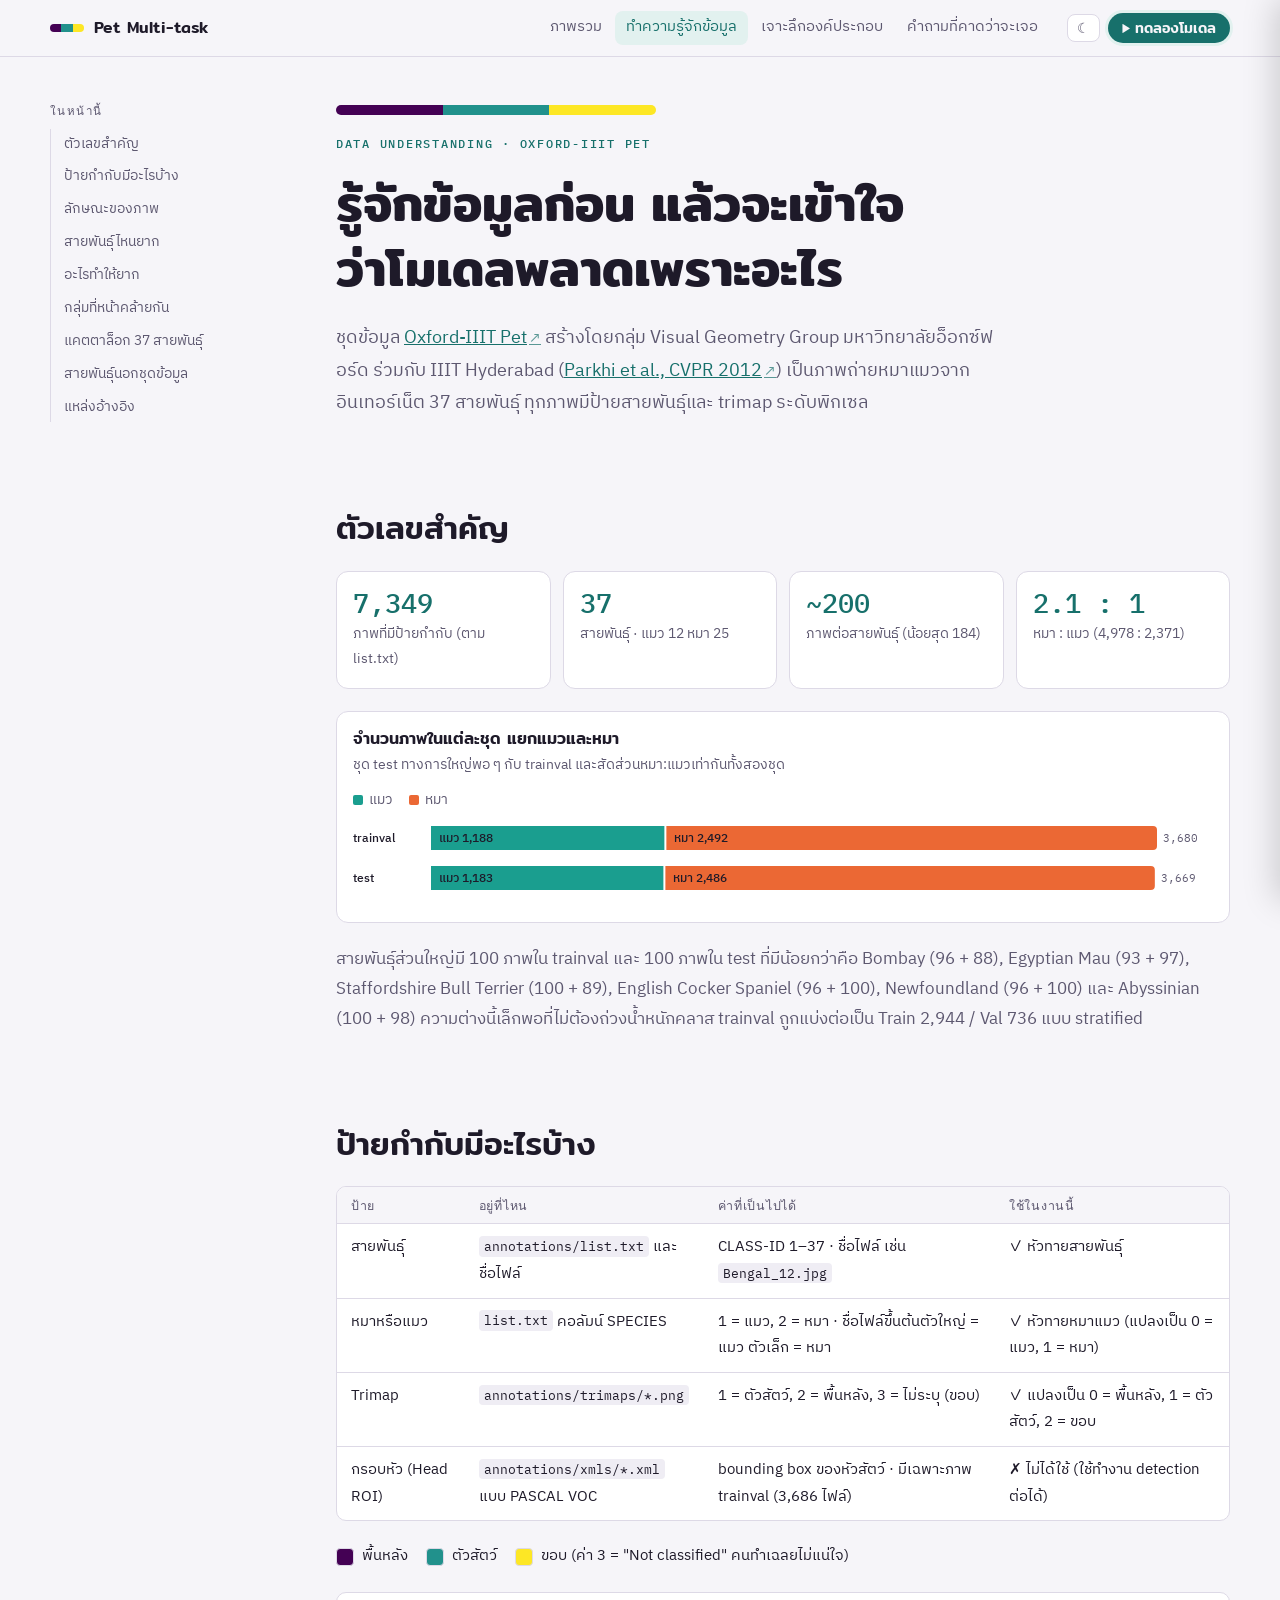
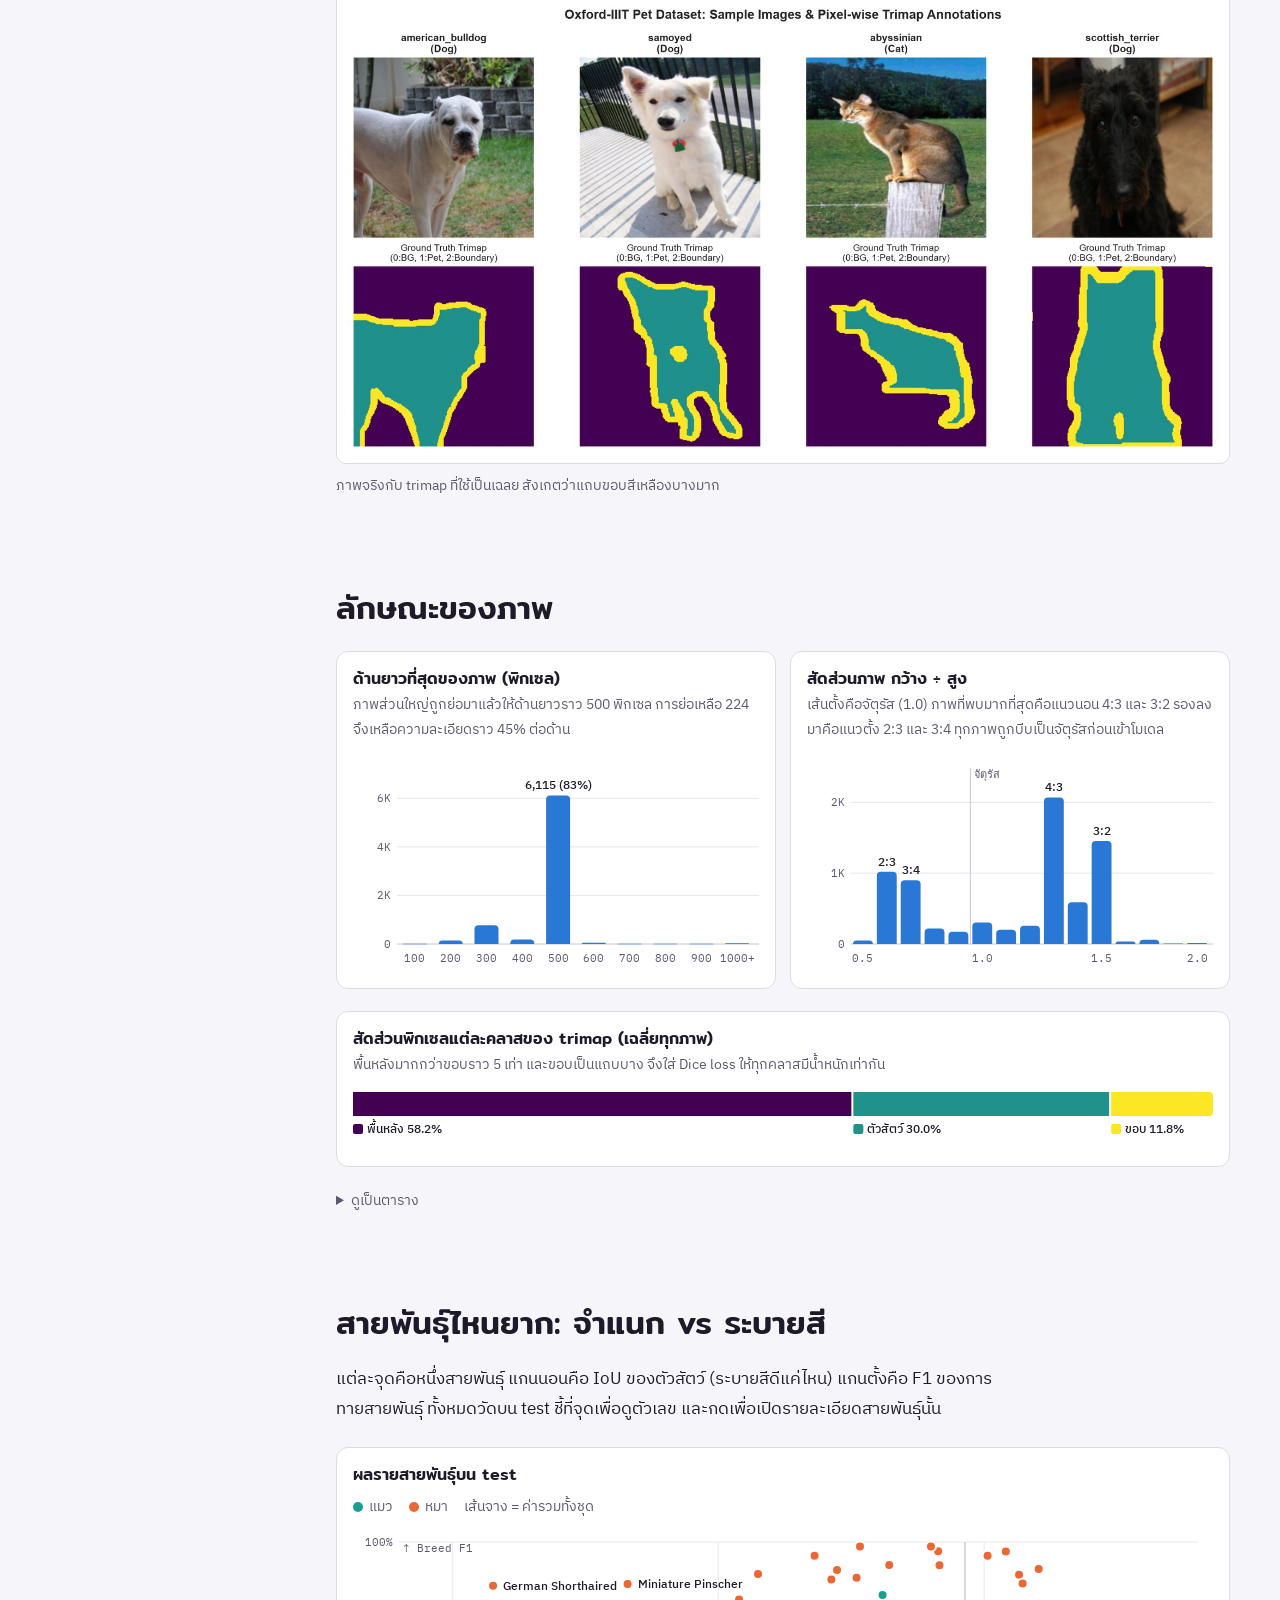
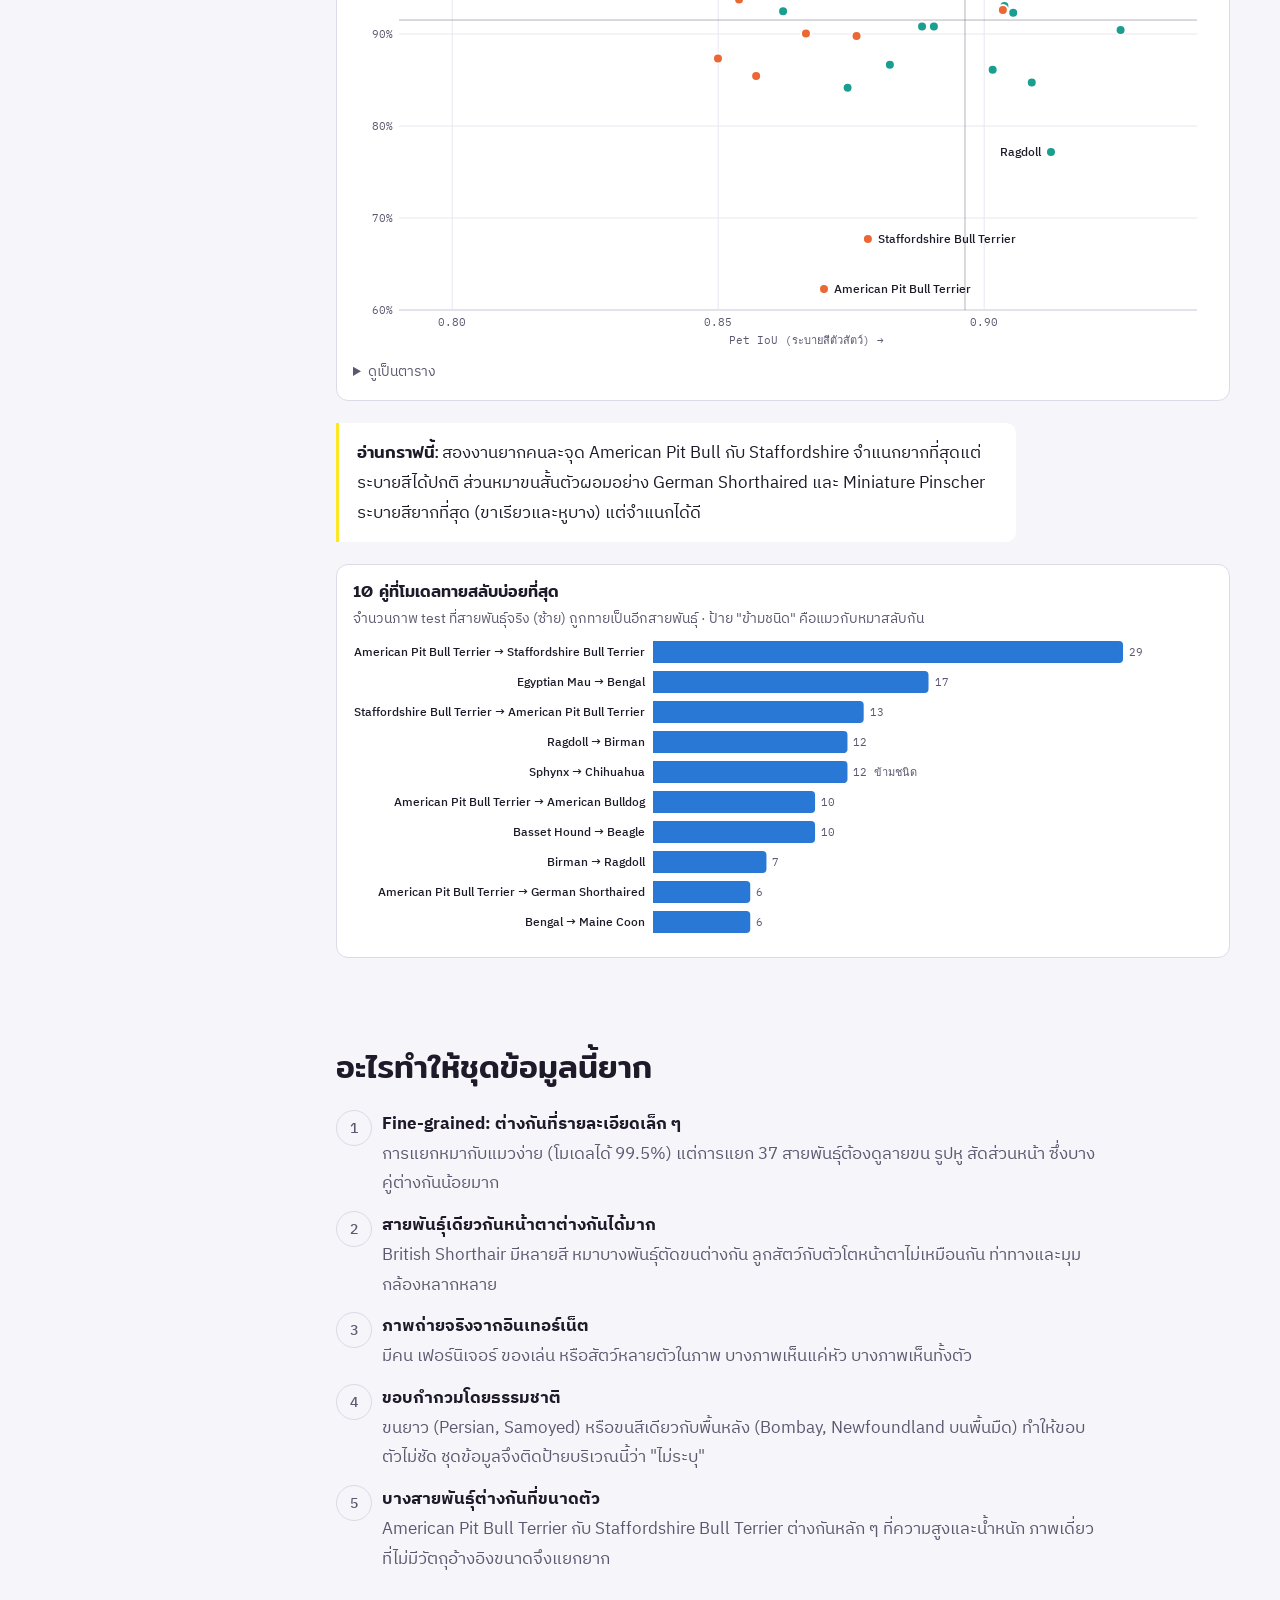
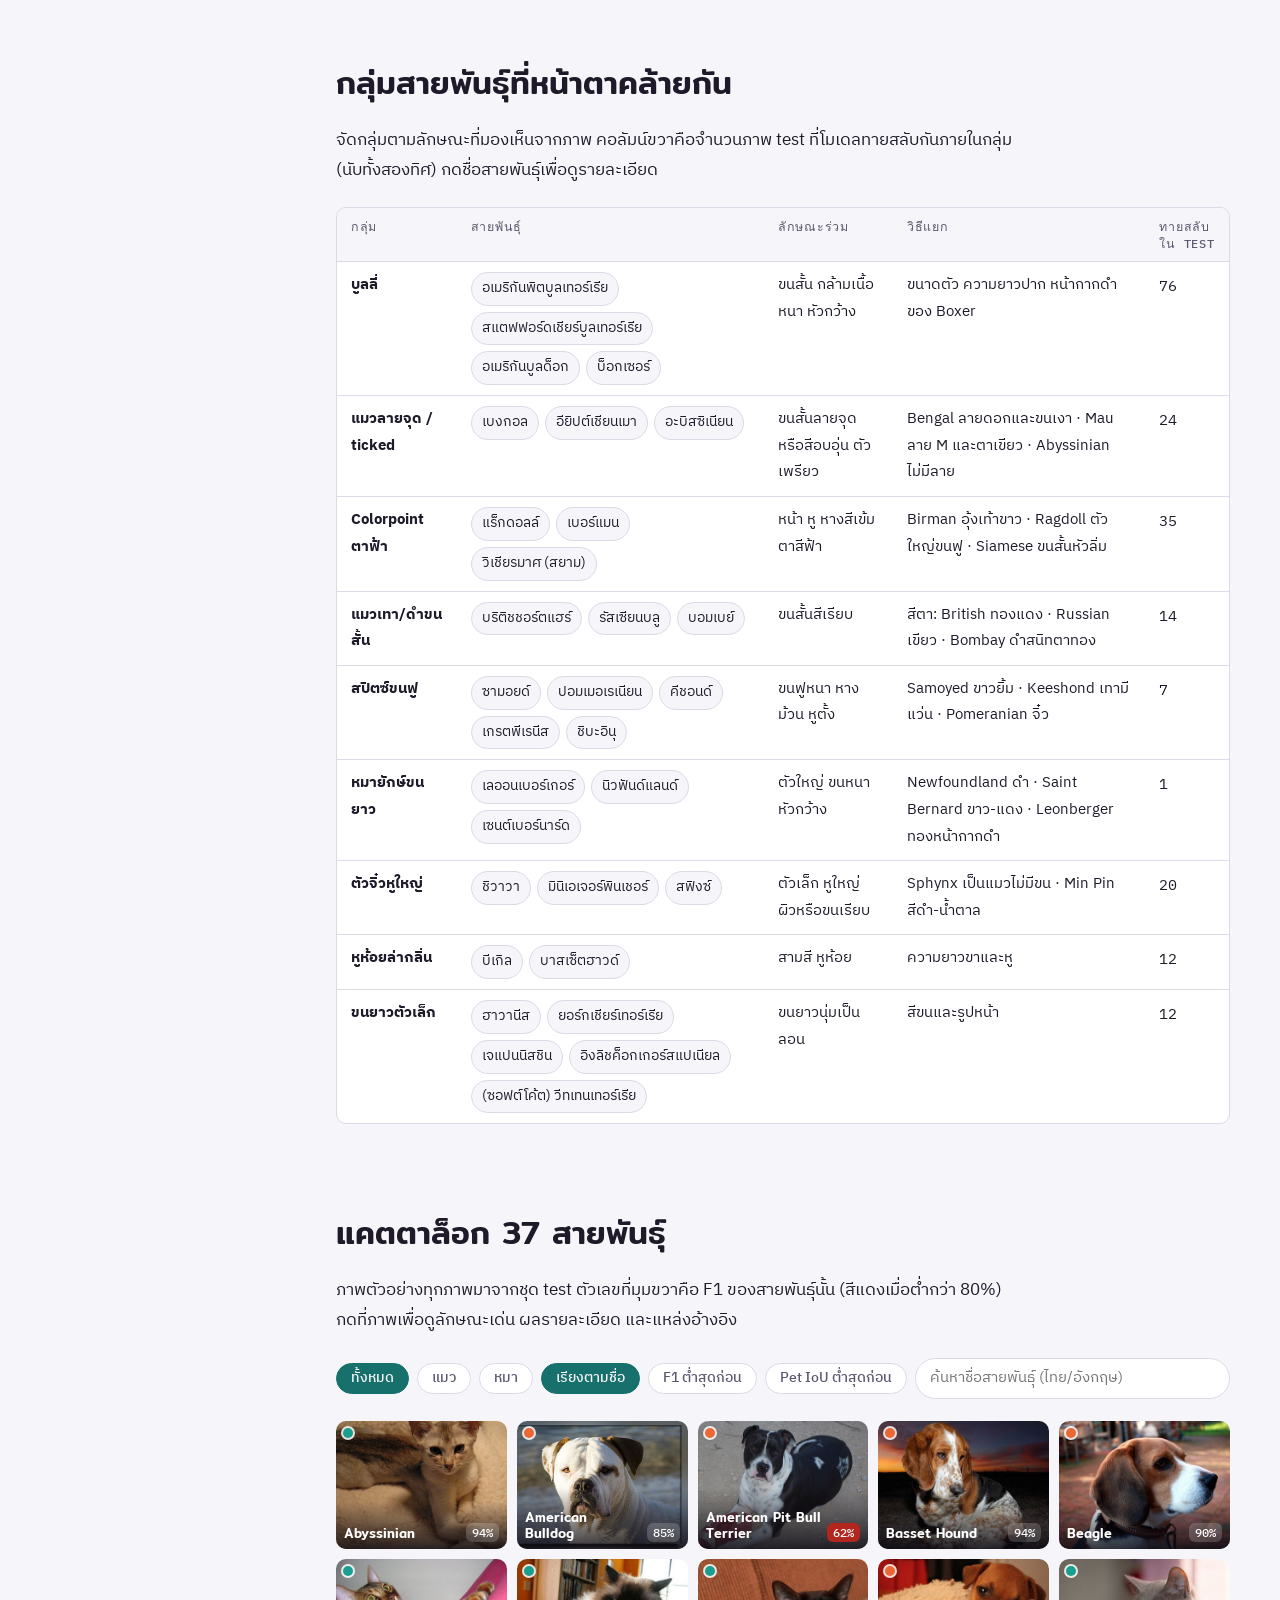
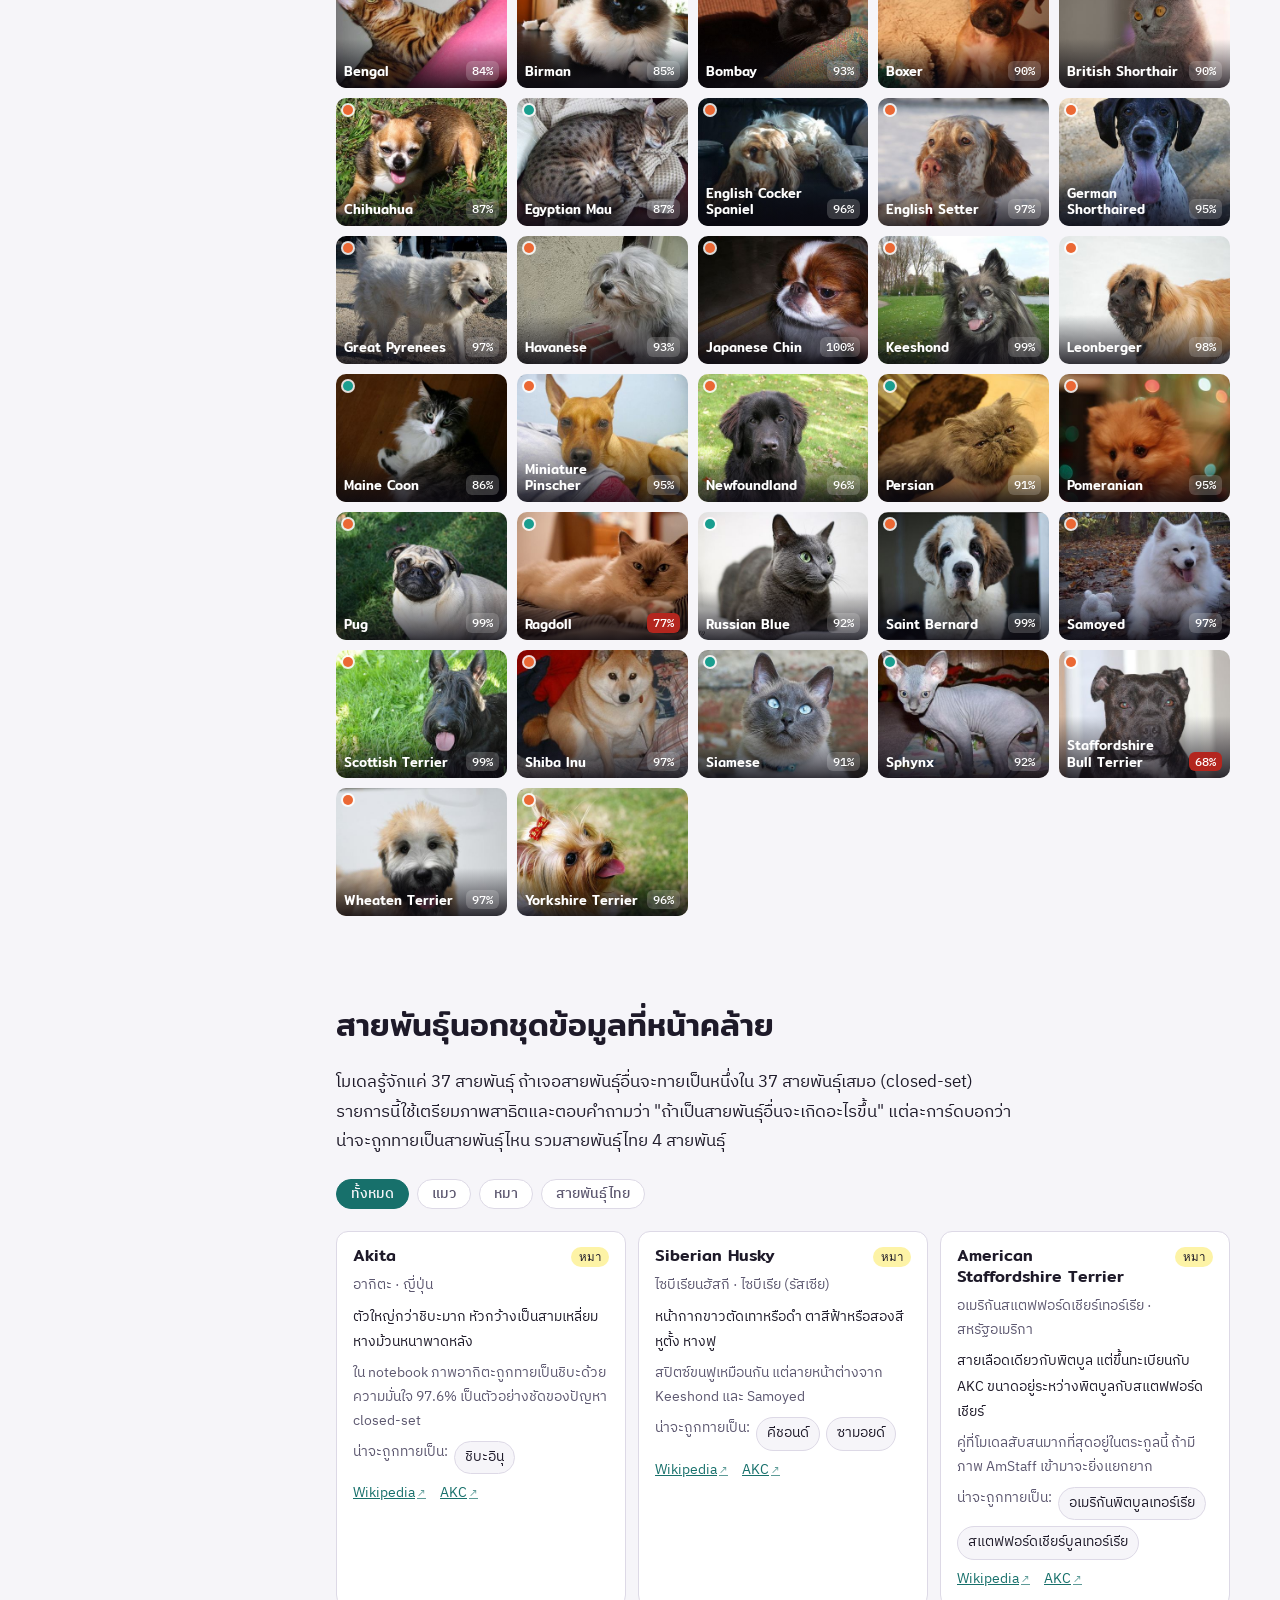
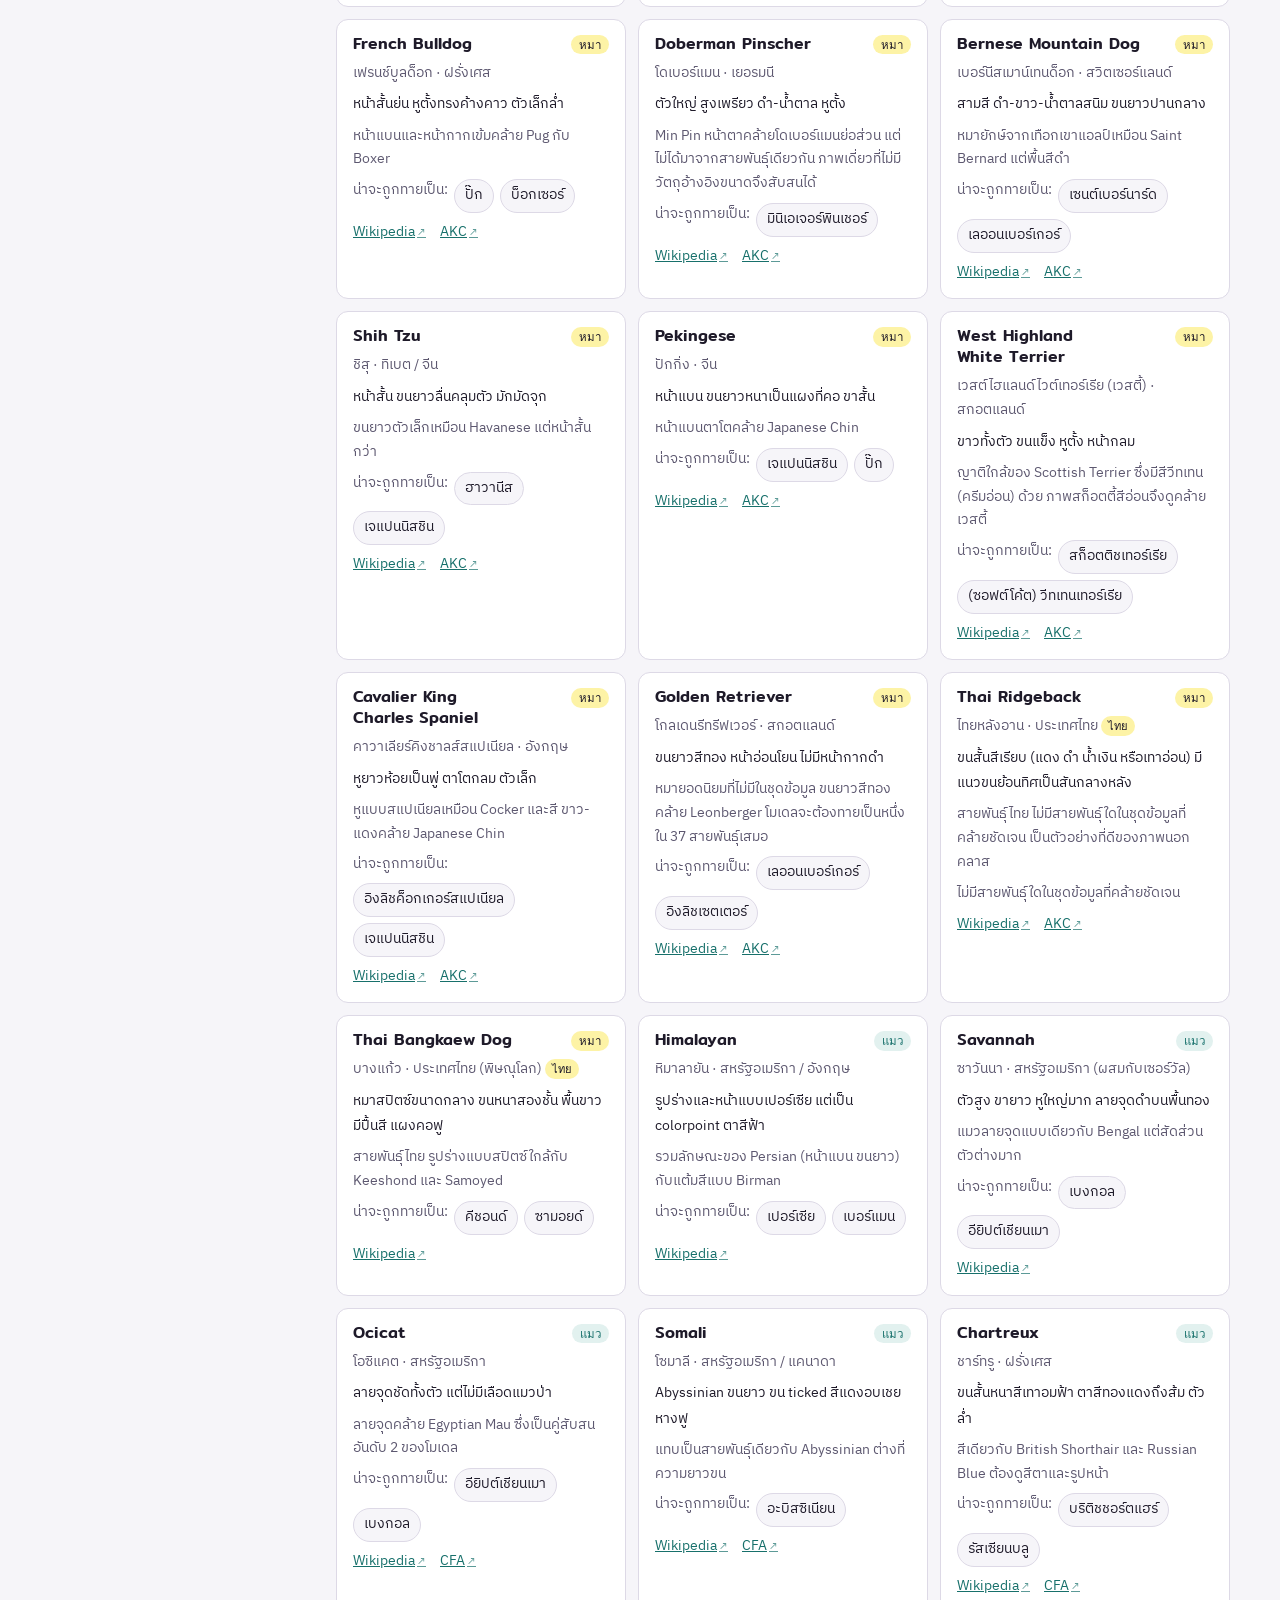
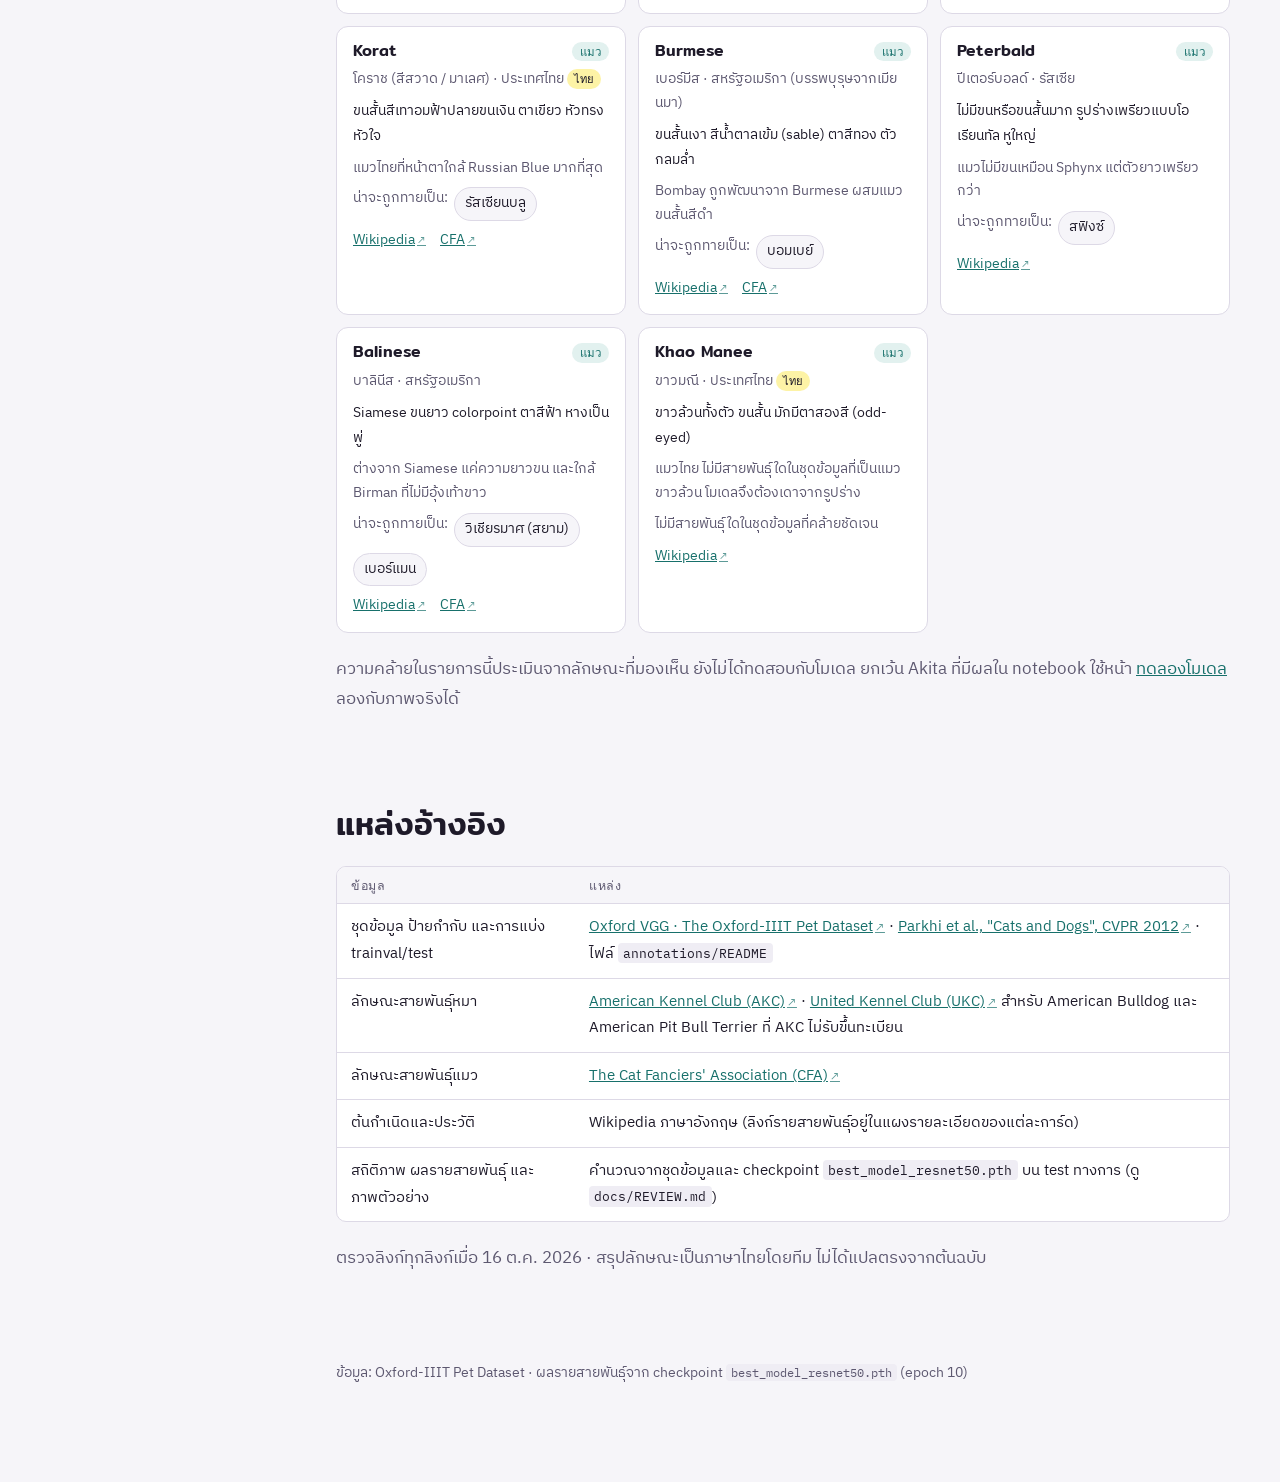
==== web/data.html @ 625b7551 "Add review, interactive web docs, and browser inference - docs/REVIEW.md: checkpoint re-verification" ====
<!doctype html>
<html lang="th">
<head>
<meta charset="utf-8">
<meta name="viewport" content="width=device-width, initial-scale=1, viewport-fit=cover">
<title>Know the Dataset</title>
<meta name="description" content="ทำความรู้จักชุดข้อมูล Oxford-IIIT Pet: ตัวเลขสำคัญ ลักษณะภาพ สายพันธุ์ที่ยาก แคตตาล็อก 37 สายพันธุ์ และสายพันธุ์นอกชุดข้อมูลที่หน้าคล้าย">
<link rel="preconnect" href="https://fonts.googleapis.com">
<link rel="preconnect" href="https://fonts.gstatic.com" crossorigin>
<link rel="stylesheet" href="https://fonts.googleapis.com/css2?family=Mitr:wght@400;500;600&family=IBM+Plex+Sans+Thai:wght@400;500;600&family=IBM+Plex+Mono:wght@400;500&display=swap">
<link rel="stylesheet" href="assets/site.css">
<script src="assets/site.js"></script>
</head>
<body>

<nav class="topnav" aria-label="เมนูหลัก"><div class="in">
  <a class="brand" href="../index.html"><span class="tristrip" aria-hidden="true"><i style="background:var(--tri-bg)"></i><i style="background:var(--tri-pet)"></i><i style="background:var(--tri-edge)"></i></span>Pet Multi-task</a>
  <ul>
    <li><a href="../index.html">ภาพรวม</a></li>
    <li><a href="data.html" aria-current="page">ทำความรู้จักข้อมูล</a></li>
    <li><a href="components.html">เจาะลึกองค์ประกอบ</a></li>
    <li><a href="qa.html">คำถามที่คาดว่าจะเจอ</a></li>
  </ul>
  <div class="tools">
    <button class="themebtn icon" type="button" aria-label="สลับโหมดมืดหรือสว่าง">☾</button>
    <a class="cta" href="inference.html">▶ ทดลองโมเดล</a>
  </div>
</div></nav>

<div class="wrap">

<nav class="toc" aria-label="สารบัญ">
  <div class="lbl">ในหน้านี้</div>
  <ol>
    <li><a href="#numbers">ตัวเลขสำคัญ</a></li>
    <li><a href="#labels">ป้ายกำกับมีอะไรบ้าง</a></li>
    <li><a href="#images">ลักษณะของภาพ</a></li>
    <li><a href="#perf">สายพันธุ์ไหนยาก</a></li>
    <li><a href="#hard">อะไรทำให้ยาก</a></li>
    <li><a href="#groups">กลุ่มที่หน้าคล้ายกัน</a></li>
    <li><a href="#catalogue">แคตตาล็อก 37 สายพันธุ์</a></li>
    <li><a href="#outside">สายพันธุ์นอกชุดข้อมูล</a></li>
    <li><a href="#sources">แหล่งอ้างอิง</a></li>
  </ol>
</nav>

<main>

<header class="hero">
  <div class="tristrip" aria-hidden="true"><i style="background:var(--tri-bg)"></i><i style="background:var(--tri-pet)"></i><i style="background:var(--tri-edge)"></i></div>
  <div class="eyebrow">Data Understanding · Oxford-IIIT Pet</div>
  <h1>รู้จักข้อมูลก่อน แล้วจะเข้าใจว่าโมเดลพลาดเพราะอะไร</h1>
  <p class="lede">ชุดข้อมูล <a class="ext" href="https://www.robots.ox.ac.uk/~vgg/data/pets/" target="_blank" rel="noopener">Oxford-IIIT Pet</a> สร้างโดยกลุ่ม Visual Geometry Group มหาวิทยาลัยอ็อกซ์ฟอร์ด ร่วมกับ IIIT Hyderabad (<a class="ext" href="https://www.robots.ox.ac.uk/~vgg/publications/2012/parkhi12a/parkhi12a.pdf" target="_blank" rel="noopener">Parkhi et al., CVPR 2012</a>) เป็นภาพถ่ายหมาแมวจากอินเทอร์เน็ต 37 สายพันธุ์ ทุกภาพมีป้ายสายพันธุ์และ trimap ระดับพิกเซล</p>
</header>

<!-- NUMBERS -->
<section id="numbers">
  <div class="sh"><h2>ตัวเลขสำคัญ</h2></div>
  <div class="stats">
    <div class="stat"><span class="k">7,349</span><span class="l">ภาพที่มีป้ายกำกับ (ตาม list.txt)</span></div>
    <div class="stat"><span class="k">37</span><span class="l">สายพันธุ์ · แมว 12 หมา 25</span></div>
    <div class="stat"><span class="k">~200</span><span class="l">ภาพต่อสายพันธุ์ (น้อยสุด 184)</span></div>
    <div class="stat"><span class="k">2.1 : 1</span><span class="l">หมา : แมว (4,978 : 2,371)</span></div>
  </div>
  <div class="chart" id="chSplit">
    <h3>จำนวนภาพในแต่ละชุด แยกแมวและหมา</h3>
    <p class="sub">ชุด test ทางการใหญ่พอ ๆ กับ trainval และสัดส่วนหมา:แมวเท่ากันทั้งสองชุด</p>
    <div class="lg"><span><i class="sq" style="background:var(--s-cat)"></i>แมว</span><span><i class="sq" style="background:var(--s-dog)"></i>หมา</span></div>
    <div class="plot"></div>
  </div>
  <p class="muted">สายพันธุ์ส่วนใหญ่มี 100 ภาพใน trainval และ 100 ภาพใน test ที่มีน้อยกว่าคือ Bombay (96 + 88), Egyptian Mau (93 + 97), Staffordshire Bull Terrier (100 + 89), English Cocker Spaniel (96 + 100), Newfoundland (96 + 100) และ Abyssinian (100 + 98) ความต่างนี้เล็กพอที่ไม่ต้องถ่วงน้ำหนักคลาส trainval ถูกแบ่งต่อเป็น Train 2,944 / Val 736 แบบ stratified</p>
</section>

<!-- LABELS -->
<section id="labels">
  <div class="sh"><h2>ป้ายกำกับมีอะไรบ้าง</h2></div>
  <div class="tbl"><table>
    <thead><tr><th>ป้าย</th><th>อยู่ที่ไหน</th><th>ค่าที่เป็นไปได้</th><th>ใช้ในงานนี้</th></tr></thead>
    <tbody>
      <tr><td>สายพันธุ์</td><td><code>annotations/list.txt</code> และชื่อไฟล์</td><td>CLASS-ID 1–37 · ชื่อไฟล์ เช่น <code>Bengal_12.jpg</code></td><td>✓ หัวทายสายพันธุ์</td></tr>
      <tr><td>หมาหรือแมว</td><td><code>list.txt</code> คอลัมน์ SPECIES</td><td>1 = แมว, 2 = หมา · ชื่อไฟล์ขึ้นต้นตัวใหญ่ = แมว ตัวเล็ก = หมา</td><td>✓ หัวทายหมาแมว (แปลงเป็น 0 = แมว, 1 = หมา)</td></tr>
      <tr><td>Trimap</td><td><code>annotations/trimaps/*.png</code></td><td>1 = ตัวสัตว์, 2 = พื้นหลัง, 3 = ไม่ระบุ (ขอบ)</td><td>✓ แปลงเป็น 0 = พื้นหลัง, 1 = ตัวสัตว์, 2 = ขอบ</td></tr>
      <tr><td>กรอบหัว (Head ROI)</td><td><code>annotations/xmls/*.xml</code> แบบ PASCAL VOC</td><td>bounding box ของหัวสัตว์ · มีเฉพาะภาพ trainval (3,686 ไฟล์)</td><td>✗ ไม่ได้ใช้ (ใช้ทำงาน detection ต่อได้)</td></tr>
    </tbody>
  </table></div>
  <div class="trikey">
    <span><i style="background:var(--tri-bg)"></i>พื้นหลัง</span>
    <span><i style="background:var(--tri-pet)"></i>ตัวสัตว์</span>
    <span><i style="background:var(--tri-edge)"></i>ขอบ (ค่า 3 = "Not classified" คนทำเฉลยไม่แน่ใจ)</span>
  </div>
  <figure>
    <div class="paper"><img src="assets/img/dataset_samples.jpg" alt="ภาพตัวอย่าง 4 ภาพจากชุดข้อมูล แถวบนเป็นภาพจริง แถวล่างเป็น trimap 3 สี" loading="lazy"></div>
    <figcaption>ภาพจริงกับ trimap ที่ใช้เป็นเฉลย สังเกตว่าแถบขอบสีเหลืองบางมาก</figcaption>
  </figure>
</section>

<!-- IMAGES -->
<section id="images">
  <div class="sh"><h2>ลักษณะของภาพ</h2></div>
  <div class="charts2">
    <div class="chart" id="chLongest">
      <h3>ด้านยาวที่สุดของภาพ (พิกเซล)</h3>
      <p class="sub">ภาพส่วนใหญ่ถูกย่อมาแล้วให้ด้านยาวราว 500 พิกเซล การย่อเหลือ 224 จึงเหลือความละเอียดราว 45% ต่อด้าน</p>
      <div class="plot"></div>
    </div>
    <div class="chart" id="chAspect">
      <h3>สัดส่วนภาพ กว้าง ÷ สูง</h3>
      <p class="sub">เส้นตั้งคือจัตุรัส (1.0) ภาพที่พบมากที่สุดคือแนวนอน 4:3 และ 3:2 รองลงมาคือแนวตั้ง 2:3 และ 3:4 ทุกภาพถูกบีบเป็นจัตุรัสก่อนเข้าโมเดล</p>
      <div class="plot"></div>
    </div>
  </div>
  <div class="chart" id="chPixels">
    <h3>สัดส่วนพิกเซลแต่ละคลาสของ trimap (เฉลี่ยทุกภาพ)</h3>
    <p class="sub">พื้นหลังมากกว่าขอบราว 5 เท่า และขอบเป็นแถบบาง จึงใส่ Dice loss ให้ทุกคลาสมีน้ำหนักเท่ากัน</p>
    <div class="plot"></div>
  </div>
  <details class="tview"><summary>ดูเป็นตาราง</summary>
    <div class="tbl"><table>
      <thead><tr><th>คุณสมบัติ</th><th>ค่า</th><th>ผลต่อการออกแบบ</th></tr></thead>
      <tbody id="imgStats"></tbody>
    </table></div>
  </details>
</section>

<!-- PERF -->
<section id="perf">
  <div class="sh"><h2>สายพันธุ์ไหนยาก: จำแนก vs ระบายสี</h2></div>
  <div class="prose"><p>แต่ละจุดคือหนึ่งสายพันธุ์ แกนนอนคือ IoU ของตัวสัตว์ (ระบายสีดีแค่ไหน) แกนตั้งคือ F1 ของการทายสายพันธุ์ ทั้งหมดวัดบน test ชี้ที่จุดเพื่อดูตัวเลข และกดเพื่อเปิดรายละเอียดสายพันธุ์นั้น</p></div>
  <div class="chart" id="chScatter">
    <h3>ผลรายสายพันธุ์บน test</h3>
    <div class="lg"><span><i style="background:var(--s-cat)"></i>แมว</span><span><i style="background:var(--s-dog)"></i>หมา</span><span>เส้นจาง = ค่ารวมทั้งชุด</span></div>
    <div class="plot"></div>
    <details class="tview"><summary>ดูเป็นตาราง</summary><div class="tbl"><table>
      <thead><tr><th>สายพันธุ์</th><th>ชนิด</th><th>F1</th><th>Recall</th><th>Pet IoU</th></tr></thead><tbody id="perfTable"></tbody>
    </table></div></details>
  </div>
  <div class="analogy"><b>อ่านกราฟนี้:</b> สองงานยากคนละจุด American Pit Bull กับ Staffordshire จำแนกยากที่สุดแต่ระบายสีได้ปกติ ส่วนหมาขนสั้นตัวผอมอย่าง German Shorthaired และ Miniature Pinscher ระบายสียากที่สุด (ขาเรียวและหูบาง) แต่จำแนกได้ดี</div>
  <div class="chart" id="chPairs">
    <h3>10 คู่ที่โมเดลทายสลับบ่อยที่สุด</h3>
    <p class="sub">จำนวนภาพ test ที่สายพันธุ์จริง (ซ้าย) ถูกทายเป็นอีกสายพันธุ์ · ป้าย "ข้ามชนิด" คือแมวกับหมาสลับกัน</p>
    <div class="plot"></div>
  </div>
</section>

<!-- HARD -->
<section id="hard">
  <div class="sh"><h2>อะไรทำให้ชุดข้อมูลนี้ยาก</h2></div>
  <ol class="limits">
    <li><div><b>Fine-grained: ต่างกันที่รายละเอียดเล็ก ๆ</b><p class="muted">การแยกหมากับแมวง่าย (โมเดลได้ 99.5%) แต่การแยก 37 สายพันธุ์ต้องดูลายขน รูปหู สัดส่วนหน้า ซึ่งบางคู่ต่างกันน้อยมาก</p></div></li>
    <li><div><b>สายพันธุ์เดียวกันหน้าตาต่างกันได้มาก</b><p class="muted">British Shorthair มีหลายสี หมาบางพันธุ์ตัดขนต่างกัน ลูกสัตว์กับตัวโตหน้าตาไม่เหมือนกัน ท่าทางและมุมกล้องหลากหลาย</p></div></li>
    <li><div><b>ภาพถ่ายจริงจากอินเทอร์เน็ต</b><p class="muted">มีคน เฟอร์นิเจอร์ ของเล่น หรือสัตว์หลายตัวในภาพ บางภาพเห็นแค่หัว บางภาพเห็นทั้งตัว</p></div></li>
    <li><div><b>ขอบกำกวมโดยธรรมชาติ</b><p class="muted">ขนยาว (Persian, Samoyed) หรือขนสีเดียวกับพื้นหลัง (Bombay, Newfoundland บนพื้นมืด) ทำให้ขอบตัวไม่ชัด ชุดข้อมูลจึงติดป้ายบริเวณนี้ว่า "ไม่ระบุ"</p></div></li>
    <li><div><b>บางสายพันธุ์ต่างกันที่ขนาดตัว</b><p class="muted">American Pit Bull Terrier กับ Staffordshire Bull Terrier ต่างกันหลัก ๆ ที่ความสูงและน้ำหนัก ภาพเดี่ยวที่ไม่มีวัตถุอ้างอิงขนาดจึงแยกยาก</p></div></li>
  </ol>
</section>

<!-- GROUPS -->
<section id="groups">
  <div class="sh"><h2>กลุ่มสายพันธุ์ที่หน้าตาคล้ายกัน</h2></div>
  <div class="prose"><p>จัดกลุ่มตามลักษณะที่มองเห็นจากภาพ คอลัมน์ขวาคือจำนวนภาพ test ที่โมเดลทายสลับกันภายในกลุ่ม (นับทั้งสองทิศ) กดชื่อสายพันธุ์เพื่อดูรายละเอียด</p></div>
  <div class="tbl"><table>
    <thead><tr><th>กลุ่ม</th><th>สายพันธุ์</th><th>ลักษณะร่วม</th><th>วิธีแยก</th><th>ทายสลับใน test</th></tr></thead>
    <tbody id="groupTable"></tbody>
  </table></div>
</section>

<!-- CATALOGUE -->
<section id="catalogue">
  <div class="sh"><h2>แคตตาล็อก 37 สายพันธุ์</h2></div>
  <div class="prose"><p>ภาพตัวอย่างทุกภาพมาจากชุด test ตัวเลขที่มุมขวาคือ F1 ของสายพันธุ์นั้น (สีแดงเมื่อต่ำกว่า 80%) กดที่ภาพเพื่อดูลักษณะเด่น ผลรายละเอียด และแหล่งอ้างอิง</p></div>
  <div class="filters" role="group" aria-label="ตัวกรอง">
    <button type="button" data-f="all" aria-pressed="true">ทั้งหมด</button>
    <button type="button" data-f="cat" aria-pressed="false">แมว</button>
    <button type="button" data-f="dog" aria-pressed="false">หมา</button>
    <button type="button" data-s="name" aria-pressed="true">เรียงตามชื่อ</button>
    <button type="button" data-s="f1" aria-pressed="false">F1 ต่ำสุดก่อน</button>
    <button type="button" data-s="iou" aria-pressed="false">Pet IoU ต่ำสุดก่อน</button>
    <input type="search" id="q" placeholder="ค้นหาชื่อสายพันธุ์ (ไทย/อังกฤษ)" aria-label="ค้นหาสายพันธุ์">
  </div>
  <div class="cat-grid" id="grid"></div>
</section>

<!-- OUTSIDE -->
<section id="outside">
  <div class="sh"><h2>สายพันธุ์นอกชุดข้อมูลที่หน้าคล้าย</h2></div>
  <div class="prose">
    <p>โมเดลรู้จักแค่ 37 สายพันธุ์ ถ้าเจอสายพันธุ์อื่นจะทายเป็นหนึ่งใน 37 สายพันธุ์เสมอ (closed-set) รายการนี้ใช้เตรียมภาพสาธิตและตอบคำถามว่า "ถ้าเป็นสายพันธุ์อื่นจะเกิดอะไรขึ้น" แต่ละการ์ดบอกว่าน่าจะถูกทายเป็นสายพันธุ์ไหน รวมสายพันธุ์ไทย 4 สายพันธุ์</p>
  </div>
  <div class="filters" role="group" aria-label="ตัวกรองสายพันธุ์นอกชุดข้อมูล">
    <button type="button" data-rf="all" aria-pressed="true">ทั้งหมด</button>
    <button type="button" data-rf="cat" aria-pressed="false">แมว</button>
    <button type="button" data-rf="dog" aria-pressed="false">หมา</button>
    <button type="button" data-rf="th" aria-pressed="false">สายพันธุ์ไทย</button>
  </div>
  <div class="refs" id="refs"></div>
  <p class="muted">ความคล้ายในรายการนี้ประเมินจากลักษณะที่มองเห็น ยังไม่ได้ทดสอบกับโมเดล ยกเว้น Akita ที่มีผลใน notebook ใช้หน้า <a href="inference.html">ทดลองโมเดล</a> ลองกับภาพจริงได้</p>
</section>

<!-- SOURCES -->
<section id="sources">
  <div class="sh"><h2>แหล่งอ้างอิง</h2></div>
  <div class="tbl"><table>
    <thead><tr><th>ข้อมูล</th><th>แหล่ง</th></tr></thead>
    <tbody>
      <tr><td>ชุดข้อมูล ป้ายกำกับ และการแบ่ง trainval/test</td><td><a class="ext" href="https://www.robots.ox.ac.uk/~vgg/data/pets/" target="_blank" rel="noopener">Oxford VGG · The Oxford-IIIT Pet Dataset</a> · <a class="ext" href="https://www.robots.ox.ac.uk/~vgg/publications/2012/parkhi12a/parkhi12a.pdf" target="_blank" rel="noopener">Parkhi et al., "Cats and Dogs", CVPR 2012</a> · ไฟล์ <code>annotations/README</code></td></tr>
      <tr><td>ลักษณะสายพันธุ์หมา</td><td><a class="ext" href="https://www.akc.org/dog-breeds/" target="_blank" rel="noopener">American Kennel Club (AKC)</a> · <a class="ext" href="https://www.ukcdogs.com/" target="_blank" rel="noopener">United Kennel Club (UKC)</a> สำหรับ American Bulldog และ American Pit Bull Terrier ที่ AKC ไม่รับขึ้นทะเบียน</td></tr>
      <tr><td>ลักษณะสายพันธุ์แมว</td><td><a class="ext" href="https://cfa.org/" target="_blank" rel="noopener">The Cat Fanciers' Association (CFA)</a></td></tr>
      <tr><td>ต้นกำเนิดและประวัติ</td><td>Wikipedia ภาษาอังกฤษ (ลิงก์รายสายพันธุ์อยู่ในแผงรายละเอียดของแต่ละการ์ด)</td></tr>
      <tr><td>สถิติภาพ ผลรายสายพันธุ์ และภาพตัวอย่าง</td><td>คำนวณจากชุดข้อมูลและ checkpoint <code>best_model_resnet50.pth</code> บน test ทางการ (ดู <code>docs/REVIEW.md</code>)</td></tr>
    </tbody>
  </table></div>
  <p class="muted">ตรวจลิงก์ทุกลิงก์เมื่อ 16 ต.ค. 2026 · สรุปลักษณะเป็นภาษาไทยโดยทีม ไม่ได้แปลตรงจากต้นฉบับ</p>
</section>

<footer>ข้อมูล: Oxford-IIIT Pet Dataset · ผลรายสายพันธุ์จาก checkpoint <code>best_model_resnet50.pth</code> (epoch 10)</footer>

</main>
</div>

<div class="scrim" id="scrim" hidden></div>
<aside class="drawer" id="drawer" aria-label="รายละเอียดสายพันธุ์" aria-hidden="true" tabindex="-1"></aside>
<div class="ctip" id="tip" hidden></div>

<script src="assets/data/breeds.js"></script>
<script src="assets/data/breed_stats.js"></script>
<script src="assets/data-page.js"></script>
</body>
</html>
---- web/assets/site.css ----
/* Layout: a reading guide that walks the notebook in order. Wide screens get a sticky contents rail on the left;
   colours borrow the notebook's own trimap palette (purple = background, teal = pet, yellow = boundary). */
:root{
  --bg:#F6F5F9; --surface:#FFFFFF; --ink:#1E1A29; --muted:#5D5870; --line:#DDD9E6;
  --accent:#17706B; --accent-soft:#E2F1EF; --mark:#FDF3A6;
  --tri-bg:#440154; --tri-pet:#21918C; --tri-edge:#FDE725;
  --up:#1E7B4F; --up-soft:#E1F3E9; --down:#B3261E; --down-soft:#FBE6E4;
  --code-bg:#EFEDF4;
  --f-display:"Mitr","IBM Plex Sans Thai",system-ui,sans-serif;
  --f-body:"IBM Plex Sans Thai","Noto Sans Thai","Leelawadee UI",Tahoma,system-ui,sans-serif;
  --f-mono:"IBM Plex Mono",ui-monospace,Menlo,Consolas,monospace;
  color-scheme:light;
}
@media (prefers-color-scheme:dark){:root:not([data-theme="light"]){
  --bg:#13111A; --surface:#1C1926; --ink:#ECE9F3; --muted:#A7A1B8; --line:#2F2A3D;
  --accent:#5CC8BF; --accent-soft:#163331; --mark:#4A4313;
  --up:#6FD3A0; --up-soft:#173126; --down:#F08A80; --down-soft:#3A1C1A; --code-bg:#252130;
  color-scheme:dark;}}
:root[data-theme="dark"]{
  --bg:#13111A; --surface:#1C1926; --ink:#ECE9F3; --muted:#A7A1B8; --line:#2F2A3D;
  --accent:#5CC8BF; --accent-soft:#163331; --mark:#4A4313;
  --up:#6FD3A0; --up-soft:#173126; --down:#F08A80; --down-soft:#3A1C1A; --code-bg:#252130;
  color-scheme:dark;}

*{box-sizing:border-box}
html{scroll-behavior:smooth}
@media (prefers-reduced-motion:reduce){html{scroll-behavior:auto}}
body{margin:0;background:var(--bg);color:var(--ink);font:400 17px/1.75 var(--f-body);
  padding-left:max(16px,env(safe-area-inset-left,0px));padding-right:max(16px,env(safe-area-inset-right,0px));}
img{max-width:100%;display:block}
a{color:var(--accent)}
:focus-visible{outline:2px solid var(--accent);outline-offset:3px;border-radius:4px}
h1,h2,h3{font-family:var(--f-display);font-weight:500;line-height:1.3;text-wrap:balance;margin:0}
h1{font-size:clamp(2rem,5vw,3.1rem);font-weight:600}
h2{font-size:clamp(1.5rem,3.4vw,2rem)}
h3{font-size:1.2rem}
p{margin:0}
code,.mono{font-family:var(--f-mono);font-size:.88em}
code{background:var(--code-bg);padding:.1em .4em;border-radius:4px;overflow-wrap:anywhere}
.hero > *,.sh > *,section > *{min-width:0}
mark{background:var(--mark);color:inherit;padding:0 .2em;border-radius:3px}

.wrap{max-width:1180px;margin:0 auto;display:grid;grid-template-columns:230px minmax(0,1fr);gap:56px;padding-block:48px 96px}
@media (max-width:900px){.wrap{grid-template-columns:minmax(0,1fr);gap:24px;padding-block:28px 64px}}

/* contents rail */
.toc{position:sticky;top:calc(env(safe-area-inset-top,0px) + 24px);align-self:start;font-size:.9rem}
.toc .lbl{font:500 .72rem/1 var(--f-mono);letter-spacing:.12em;text-transform:uppercase;color:var(--muted);margin-bottom:12px}
.toc ol{list-style:none;margin:0;padding:0;display:grid;gap:2px;border-left:1px solid var(--line)}
.toc a{display:block;padding:5px 12px;color:var(--muted);text-decoration:none;border-left:2px solid transparent;margin-left:-1px;line-height:1.45}
.toc a:hover{color:var(--ink);border-left-color:var(--accent)}
@media (max-width:900px){.toc{position:static}.toc ol{grid-template-columns:repeat(auto-fit,minmax(150px,1fr));border:0;gap:4px}
  .toc a{border:1px solid var(--line);border-radius:8px;margin:0}}

main{min-width:0;display:grid;gap:88px}
section{display:grid;gap:22px;min-width:0;scroll-margin-top:24px}
.prose{max-width:68ch;display:grid;gap:14px}
.muted{color:var(--muted)}

/* hero */
.hero{display:grid;gap:22px}
.eyebrow{font:500 .78rem/1 var(--f-mono);letter-spacing:.14em;text-transform:uppercase;color:var(--accent)}
.lede{font-size:1.15rem;max-width:62ch;color:var(--muted)}
.tristrip{display:flex;height:10px;border-radius:999px;overflow:hidden;max-width:320px}
.tristrip i{flex:1}

/* the three questions */
.qs{display:grid;grid-template-columns:repeat(3,minmax(0,1fr));gap:14px}
@media (max-width:700px){.qs{grid-template-columns:minmax(0,1fr)}}
.q{background:var(--surface);border:1px solid var(--line);border-radius:12px;padding:18px 18px 16px;display:grid;gap:6px;align-content:start}
.q .n{font:500 .75rem/1 var(--f-mono);color:var(--muted);letter-spacing:.08em}
.q h3{font-size:1.08rem}
.q .ans{font:500 1.6rem/1.2 var(--f-display);color:var(--accent);margin-top:6px}
.q .ans small{font:400 .82rem/1.4 var(--f-body);color:var(--muted);display:block}

/* section header */
.sh{display:grid;gap:10px}
.chips{display:flex;flex-wrap:wrap;gap:8px}
.chip{font:500 .78rem/1 var(--f-mono);padding:6px 10px;border-radius:999px;background:var(--accent-soft);color:var(--accent);white-space:nowrap}
.chip.plain{background:transparent;border:1px solid var(--line);color:var(--muted)}

/* callouts */
.analogy{border-left:3px solid var(--tri-edge);background:var(--surface);padding:14px 18px;border-radius:0 10px 10px 0;max-width:68ch}
.analogy b{font-family:var(--f-display);font-weight:500}
.howto{background:var(--surface);border:1px solid var(--line);border-radius:12px;padding:18px 20px;display:grid;gap:10px;max-width:76ch}
.howto .t{font:500 .75rem/1 var(--f-mono);letter-spacing:.12em;text-transform:uppercase;color:var(--accent)}
.howto ul{margin:0;padding-left:1.2em;display:grid;gap:6px}

/* figures */
figure{margin:0;display:grid;gap:10px;min-width:0}
.paper{background:#fff;border:1px solid var(--line);border-radius:10px;padding:10px;overflow:hidden}
figcaption{font-size:.9rem;color:var(--muted)}

/* tables */
.tbl{overflow-x:auto;border:1px solid var(--line);border-radius:10px;background:var(--surface)}
table{border-collapse:collapse;width:100%;font-size:.95rem;min-width:520px}
th,td{padding:10px 14px;text-align:left;border-bottom:1px solid var(--line);vertical-align:top}
th{font:500 .78rem/1.3 var(--f-mono);letter-spacing:.06em;text-transform:uppercase;color:var(--muted);background:var(--bg)}
tr:last-child td{border-bottom:0}
td.num{font-family:var(--f-mono);font-variant-numeric:tabular-nums;white-space:nowrap}
.up{color:var(--up);background:var(--up-soft);padding:2px 8px;border-radius:999px;font-family:var(--f-mono);font-size:.88em;white-space:nowrap}
.down{color:var(--down);background:var(--down-soft);padding:2px 8px;border-radius:999px;font-family:var(--f-mono);font-size:.88em;white-space:nowrap}

/* split bar */
.split{display:grid;gap:10px}
.bar{display:flex;height:54px;border-radius:10px;overflow:hidden;font:500 .85rem/1.2 var(--f-mono)}
.bar div{display:flex;align-items:center;justify-content:center;text-align:center;padding:0 6px;min-width:0}
.legend{display:grid;grid-template-columns:repeat(3,minmax(0,1fr));gap:12px}
@media (max-width:700px){.legend{grid-template-columns:minmax(0,1fr)}}
.legend > div{display:grid;gap:4px;padding:14px;border:1px solid var(--line);border-radius:10px;background:var(--surface);align-content:start}
.legend .sw{width:14px;height:14px;border-radius:4px;display:inline-block;vertical-align:-2px;margin-right:6px}
.legend b{font-family:var(--f-display);font-weight:500}
.legend .k{font:500 1.3rem/1.2 var(--f-mono);font-variant-numeric:tabular-nums}

/* trimap key */
.trikey{display:flex;flex-wrap:wrap;gap:10px 18px;font-size:.95rem}
.trikey span{display:inline-flex;align-items:center;gap:8px}
.trikey i{width:18px;height:18px;border-radius:4px;border:1px solid var(--line)}

/* architecture diagram */
.diagram{overflow-x:auto;background:var(--surface);border:1px solid var(--line);border-radius:12px;padding:16px}
.diagram svg{min-width:760px;width:100%;height:auto;display:block}
.diagram text{font-family:var(--f-body);fill:var(--ink)}
.diagram .sm{font-size:12px;fill:var(--muted)}
.diagram .box{fill:var(--bg);stroke:var(--line);stroke-width:1.5}
.diagram .enc{fill:var(--accent-soft);stroke:var(--accent);stroke-width:1.5}
.diagram .flow{stroke:var(--muted);stroke-width:1.6;fill:none}
.diagram .skip{stroke:var(--accent);stroke-width:1.4;fill:none;stroke-dasharray:5 4}
.diagram .arrow{fill:var(--muted)}

/* parts list */
.parts{display:grid;grid-template-columns:repeat(3,minmax(0,1fr));gap:14px}
@media (max-width:800px){.parts{grid-template-columns:minmax(0,1fr)}}
.part{display:grid;gap:8px;align-content:start;padding:18px;border:1px solid var(--line);border-radius:12px;background:var(--surface)}
.part .role{font:500 .75rem/1 var(--f-mono);letter-spacing:.1em;text-transform:uppercase;color:var(--accent)}
.part h3{font-size:1.08rem}
.part .size{font:500 .85rem/1.3 var(--f-mono);color:var(--muted)}

/* param bar */
.pbar{display:flex;height:16px;border-radius:999px;overflow:hidden;background:var(--line)}

/* IoU demo */
.demo{display:grid;grid-template-columns:minmax(0,300px) minmax(0,1fr);gap:28px;align-items:center;background:var(--surface);border:1px solid var(--line);border-radius:12px;padding:20px}
@media (max-width:700px){.demo{grid-template-columns:minmax(0,1fr)}}
.demo svg{width:100%;max-width:300px;height:auto}
.demo .gt{fill:var(--tri-pet);fill-opacity:.35;stroke:var(--tri-pet);stroke-width:2}
.demo .pr{fill:var(--tri-edge);fill-opacity:.45;stroke:#B79F00;stroke-width:2;stroke-dasharray:6 4}
.demo .ov{fill:var(--accent);fill-opacity:.55}
.demo .readout{display:flex;gap:28px;flex-wrap:wrap}
.demo .readout div{display:grid}
.demo .big{font:500 2rem/1.1 var(--f-mono);font-variant-numeric:tabular-nums;color:var(--accent)}
.demo label{font-size:.95rem;color:var(--muted)}
.demo input[type=range]{width:100%;accent-color:var(--accent)}

/* metric bars */
.mbars{display:grid;gap:10px;max-width:640px}
.mrow{display:grid;grid-template-columns:120px minmax(0,1fr) 64px;gap:12px;align-items:center;font-size:.95rem}
.mtrack{height:12px;border-radius:999px;background:var(--line);overflow:hidden}
.mtrack i{display:block;height:100%;border-radius:999px}
.mrow .v{font-family:var(--f-mono);font-variant-numeric:tabular-nums;text-align:right}

/* glossary */
.gloss{display:grid;grid-template-columns:repeat(2,minmax(0,1fr));gap:0 32px}
@media (max-width:700px){.gloss{grid-template-columns:minmax(0,1fr)}}
.gloss dl{margin:0}
.gloss div{padding:12px 0;border-bottom:1px solid var(--line);display:grid;gap:2px}
.gloss dt{font:500 1rem/1.4 var(--f-display)}
.gloss dt span{font:400 .82rem var(--f-mono);color:var(--muted);margin-left:6px}
.gloss dd{margin:0;color:var(--muted);font-size:.95rem}

.limits{display:grid;gap:12px;counter-reset:lim;max-width:76ch;padding:0;margin:0;list-style:none}
.limits li{display:grid;grid-template-columns:34px minmax(0,1fr);gap:12px;align-items:start}
.limits li::before{counter-increment:lim;content:counter(lim);font:500 .85rem/34px var(--f-mono);text-align:center;width:34px;height:34px;border-radius:50%;border:1px solid var(--line);color:var(--muted)}

.closing{background:var(--tri-bg);color:#F3EEFA;border-radius:16px;padding:32px clamp(20px,4vw,40px);display:grid;gap:14px}
.closing h2{color:#fff}
.closing p{max-width:66ch;color:#DCD3EA}
.closing .tristrip{max-width:200px}
footer{font-size:.85rem;color:var(--muted)}

/* ===== Added: shared site chrome (navbar + theme toggle) ===== */
.topnav{position:sticky;top:0;z-index:20;background:var(--bg);border-bottom:1px solid var(--line);
  margin:0 calc(-1 * max(16px,env(safe-area-inset-left,0px)));padding:0 max(16px,env(safe-area-inset-left,0px))}
.topnav .in{max-width:1180px;margin:0 auto;display:flex;align-items:center;gap:6px 18px;min-height:56px;flex-wrap:wrap;padding-block:6px}
.topnav .brand{display:flex;align-items:center;gap:10px;font:500 1rem/1 var(--f-display);color:var(--ink);text-decoration:none;margin-right:auto}
.topnav .brand .tristrip{width:34px;height:8px}
.topnav ul{list-style:none;margin:0;padding:0;display:flex;flex-wrap:wrap;gap:2px}
.topnav ul a{display:block;padding:7px 11px;border-radius:8px;color:var(--muted);text-decoration:none;font-size:.92rem;line-height:1.3}
.topnav ul a:hover{color:var(--ink);background:var(--surface)}
.topnav ul a[aria-current="page"]{color:var(--accent);background:var(--accent-soft)}
.themebtn{border:1px solid var(--line);background:var(--surface);color:var(--muted);border-radius:8px;padding:6px 10px;font:500 .8rem/1 var(--f-mono);cursor:pointer}
.themebtn:hover{color:var(--ink)}
@media (max-width:700px){.topnav ul a{padding:6px 8px;font-size:.86rem}}
.toc{top:calc(env(safe-area-inset-top,0px) + 80px)}
section,.comp{scroll-margin-top:76px}

/* ===== Added: Q&A accordion (index) ===== */
.qa{display:grid;gap:10px;max-width:80ch}
.qa-group{font:500 .78rem/1 var(--f-mono);letter-spacing:.12em;text-transform:uppercase;color:var(--accent);margin-top:14px}
.qa details{background:var(--surface);border:1px solid var(--line);border-radius:12px;padding:0 18px}
.qa summary{cursor:pointer;list-style:none;padding:14px 0;font:500 1.02rem/1.45 var(--f-display);display:grid;grid-template-columns:minmax(0,1fr) auto;gap:12px;align-items:start}
.qa summary::-webkit-details-marker{display:none}
.qa summary::after{content:"+";font:500 1.2rem/1.2 var(--f-mono);color:var(--muted)}
.qa details[open] summary::after{content:"\2212"}
.qa .a{padding:0 0 16px;display:grid;gap:10px}
.qa .a ul{margin:0;padding-left:1.2em;display:grid;gap:4px}
.qa .tip{font-size:.9rem;color:var(--muted);border-top:1px dashed var(--line);padding-top:10px}

/* ===== Added: data page ===== */
.stats{display:grid;grid-template-columns:repeat(4,minmax(0,1fr));gap:12px}
@media (max-width:800px){.stats{grid-template-columns:repeat(2,minmax(0,1fr))}}
.stat{background:var(--surface);border:1px solid var(--line);border-radius:12px;padding:16px;display:grid;gap:4px;align-content:start}
.stat .k{font:500 1.7rem/1.1 var(--f-mono);font-variant-numeric:tabular-nums;color:var(--accent)}
.stat .l{font-size:.9rem;color:var(--muted)}
.filters{display:flex;flex-wrap:wrap;gap:8px;align-items:center}
.filters button{border:1px solid var(--line);background:var(--surface);color:var(--muted);border-radius:999px;padding:6px 14px;font:500 .85rem/1.2 var(--f-body);cursor:pointer}
.filters button[aria-pressed="true"]{background:var(--accent);border-color:var(--accent);color:var(--bg)}
.filters input{flex:1 1 200px;min-width:0;border:1px solid var(--line);background:var(--surface);color:var(--ink);border-radius:999px;padding:7px 14px;font:inherit;font-size:.92rem}
.breeds{display:grid;grid-template-columns:repeat(auto-fill,minmax(min(100%,270px),1fr));gap:14px}
.breed{background:var(--surface);border:1px solid var(--line);border-radius:12px;overflow:hidden;display:grid;grid-template-rows:auto 1fr;min-width:0}
.breed[hidden]{display:none}
.breed .ph{aspect-ratio:4/3;background:var(--code-bg);overflow:hidden}
.breed .ph img{width:100%;height:100%;object-fit:cover}
.breed .bd{padding:14px 16px 16px;display:grid;gap:8px;align-content:start}
.breed .top{display:flex;justify-content:space-between;gap:8px;align-items:baseline}
.breed h3{font-size:1.05rem}
.breed .th{font-size:.88rem;color:var(--muted)}
.breed .sp{font:500 .72rem/1 var(--f-mono);padding:4px 8px;border-radius:999px;white-space:nowrap}
.breed .sp.cat{background:var(--accent-soft);color:var(--accent)}
.breed .sp.dog{background:var(--mark);color:var(--ink)}
.breed ul{margin:0;padding-left:1.1em;font-size:.92rem;display:grid;gap:3px}
.breed .meta{font:400 .8rem/1.4 var(--f-mono);color:var(--muted);border-top:1px solid var(--line);padding-top:8px;display:flex;flex-wrap:wrap;gap:4px 12px}
.breed .warn{font-size:.85rem;color:var(--down);background:var(--down-soft);border-radius:8px;padding:6px 10px}
.mrow.wide{grid-template-columns:190px minmax(0,1fr) 56px;font-size:.88rem}
@media (max-width:600px){.mrow.wide{grid-template-columns:120px minmax(0,1fr) 48px}}

/* ===== Added: component deep-dive ===== */
.comp{display:grid;gap:16px;background:var(--surface);border:1px solid var(--line);border-radius:14px;padding:22px clamp(16px,3vw,26px);min-width:0}
.comp .head{display:grid;gap:8px}
.comp .pick{font:500 1.2rem/1.35 var(--f-display);color:var(--accent)}
.vs{display:grid;grid-template-columns:repeat(2,minmax(0,1fr));gap:14px}
@media (max-width:760px){.vs{grid-template-columns:minmax(0,1fr)}}
.vs > div{border:1px solid var(--line);border-radius:10px;padding:14px 16px;display:grid;gap:8px;align-content:start;background:var(--bg);min-width:0}
.vs .t{font:500 .72rem/1 var(--f-mono);letter-spacing:.12em;text-transform:uppercase;color:var(--muted)}
.vs ul{margin:0;padding-left:1.1em;display:grid;gap:5px;font-size:.95rem}
.ref{font:400 .82rem/1.5 var(--f-mono);color:var(--muted)}
.ref b{color:var(--accent);font-weight:500}
.formula{font:400 .92rem/1.7 var(--f-mono);background:var(--code-bg);border-radius:8px;padding:10px 14px;overflow-x:auto;white-space:pre;margin:0}
.risk{border-left:3px solid var(--down);background:var(--down-soft);padding:10px 14px;border-radius:0 10px 10px 0;font-size:.95rem;max-width:76ch}
.hl-index{display:grid;grid-template-columns:repeat(auto-fit,minmax(min(100%,230px),1fr));gap:10px}
.hl-index a{display:grid;gap:4px;padding:14px;border:1px solid var(--line);border-radius:10px;background:var(--surface);text-decoration:none;color:var(--ink);align-content:start}
.hl-index a span{font-size:.88rem;color:var(--muted)}
.hl-index a:hover{border-color:var(--accent)}

/* ===== Added: inference app ===== */
.tabs{display:flex;gap:6px;border-bottom:1px solid var(--line);flex-wrap:wrap}
.tabs button{border:0;background:none;color:var(--muted);padding:10px 14px;font:500 1rem/1 var(--f-display);cursor:pointer;border-bottom:2px solid transparent;margin-bottom:-1px}
.tabs button[aria-selected="true"]{color:var(--accent);border-bottom-color:var(--accent)}
.panel{display:grid;gap:18px;min-width:0}
.panel[hidden]{display:none}
.drop{border:2px dashed var(--line);border-radius:14px;padding:28px 18px;text-align:center;display:grid;gap:10px;justify-items:center;background:var(--surface)}
.drop.over{border-color:var(--accent);background:var(--accent-soft)}
.btn{display:inline-flex;align-items:center;gap:8px;border:1px solid var(--accent);background:var(--accent);color:var(--bg);border-radius:10px;padding:9px 16px;font:500 .95rem/1.2 var(--f-body);cursor:pointer}
.btn.ghost{background:transparent;color:var(--accent)}
.btn:disabled{opacity:.45;cursor:not-allowed}
.row{display:flex;flex-wrap:wrap;gap:10px;align-items:center}
.status{font:400 .88rem/1.5 var(--f-mono);color:var(--muted);overflow-wrap:anywhere}
.status.ok{color:var(--up)} .status.err{color:var(--down)}
.result{display:grid;grid-template-columns:minmax(0,1.1fr) minmax(0,1fr);gap:18px}
@media (max-width:800px){.result{grid-template-columns:minmax(0,1fr)}}
.viewer{display:grid;gap:10px;background:var(--surface);border:1px solid var(--line);border-radius:12px;padding:14px;min-width:0;align-content:start}
.viewer canvas{width:100%;height:auto;border-radius:8px;display:block;background:var(--code-bg)}
.viewer .ctrl{display:flex;flex-wrap:wrap;gap:8px 14px;align-items:center;font-size:.9rem;color:var(--muted)}
.viewer input[type=range]{accent-color:var(--accent)}
.seg{display:inline-flex;border:1px solid var(--line);border-radius:8px;overflow:hidden;flex-wrap:wrap}
.seg button{border:0;background:var(--surface);color:var(--muted);padding:6px 10px;font:500 .82rem/1 var(--f-body);cursor:pointer}
.seg button[aria-pressed="true"]{background:var(--accent-soft);color:var(--accent)}
.preds{display:grid;gap:14px;align-content:start;min-width:0}
.card{background:var(--surface);border:1px solid var(--line);border-radius:12px;padding:16px;display:grid;gap:10px;min-width:0;align-content:start}
.card .t{font:500 .75rem/1 var(--f-mono);letter-spacing:.12em;text-transform:uppercase;color:var(--muted)}
.big-ans{font:500 1.5rem/1.25 var(--f-display);color:var(--accent);overflow-wrap:anywhere}
.progress{height:10px;border-radius:999px;background:var(--line);overflow:hidden}
.progress i{display:block;height:100%;width:0;background:var(--accent);transition:width .2s}
.cm-wrap{overflow:auto;border:1px solid var(--line);border-radius:10px;background:#fff;padding:10px}
.cm-wrap canvas{display:block}
.req{display:grid;grid-template-columns:repeat(auto-fit,minmax(min(100%,240px),1fr));gap:12px}
.req > div{background:var(--surface);border:1px solid var(--line);border-radius:12px;padding:16px;display:grid;gap:6px;align-content:start}
.req b{font-family:var(--f-display);font-weight:500}
ol.steps{margin:0;padding-left:1.3em;display:grid;gap:8px;max-width:76ch}
pre.cmd{margin:0;font:400 .88rem/1.6 var(--f-mono);background:var(--code-bg);border-radius:8px;padding:10px 14px;overflow-x:auto}
.kv{display:grid;grid-template-columns:auto minmax(0,1fr);gap:4px 14px;font-size:.92rem;margin:0}
.kv dt{color:var(--muted)} .kv dd{margin:0;font-family:var(--f-mono);overflow-wrap:anywhere}
.wrap.single{grid-template-columns:minmax(0,1fr)}

[hidden]{display:none !important}
ol.steps > li{min-width:0}
pre.cmd{max-width:100%}

/* ===== Round 2: chart tokens (validated: species pair passes CVD/contrast in both modes) ===== */
:root{--s-cat:#1a9e8f;--s-dog:#eb6834;--s-one:#2a78d6;--grid:#E9E6EF;--axis:#C9C4D6}
@media (prefers-color-scheme:dark){:root:not([data-theme="light"]){--s-cat:#199e8e;--s-dog:#d95926;--s-one:#3987e5;--grid:#2A2636;--axis:#3D3850}}
:root[data-theme="dark"]{--s-cat:#199e8e;--s-dog:#d95926;--s-one:#3987e5;--grid:#2A2636;--axis:#3D3850}

/* navbar: playground call-to-action sits at the far right */
.topnav .tools{display:flex;align-items:center;gap:8px}
.themebtn.icon{padding:6px 9px;font-size:.9rem}
.cta{display:inline-flex;align-items:center;gap:6px;padding:8px 14px;border-radius:999px;background:var(--accent);color:var(--bg);
  font:500 .9rem/1 var(--f-display);text-decoration:none;white-space:nowrap;box-shadow:0 0 0 3px var(--accent-soft)}
.cta:hover{filter:brightness(1.08)}
.cta[aria-current="page"]{box-shadow:0 0 0 3px var(--accent-soft),inset 0 0 0 2px var(--bg)}
a.ext::after{content:"↗";font-size:.8em;margin-left:2px;opacity:.7}

/* charts */
.chart{background:var(--surface);border:1px solid var(--line);border-radius:12px;padding:16px;display:grid;gap:10px;min-width:0;position:relative}
.chart h3{font-size:1.02rem}
.chart .sub{font-size:.88rem;color:var(--muted);margin-top:-6px}
.chart svg{width:100%;height:auto;display:block;overflow:visible}
.chart svg text{fill:var(--muted);font:400 11px var(--f-mono)}
.chart svg text.lab{fill:var(--ink);font:500 12px var(--f-body)}
.chart svg .gridl{stroke:var(--grid);stroke-width:1}
.chart svg .axisl{stroke:var(--axis);stroke-width:1}
.chart svg .hit{fill:transparent;cursor:pointer}
.chart svg .mk{transition:opacity .15s}
.chart svg .dim{opacity:.25}
.charts2{display:grid;grid-template-columns:repeat(2,minmax(0,1fr));gap:14px}
@media (max-width:800px){.charts2{grid-template-columns:minmax(0,1fr)}}
.lg{display:flex;flex-wrap:wrap;gap:6px 16px;font-size:.88rem;color:var(--muted)}
.lg span{display:inline-flex;align-items:center;gap:6px}
.lg i{width:10px;height:10px;border-radius:50%;display:inline-block}
.lg i.sq{border-radius:2px}
.ctip{position:fixed;z-index:60;pointer-events:none;background:var(--ink);color:var(--bg);border-radius:8px;padding:8px 10px;font-size:.85rem;line-height:1.45;max-width:260px;box-shadow:0 6px 20px rgba(0,0,0,.25)}
.ctip b{font:500 1rem/1.2 var(--f-mono)}
.ctip .k{display:inline-block;width:12px;height:2px;vertical-align:middle;margin-right:6px}
details.tview summary{cursor:pointer;font-size:.88rem;color:var(--muted)}
details.tview .tbl{margin-top:8px;max-height:320px;overflow:auto}

/* catalog: compact tiles + side drawer */
.cat-grid{display:grid;grid-template-columns:repeat(auto-fill,minmax(min(100%,148px),1fr));gap:10px}
.tile{position:relative;border:0;padding:0;border-radius:10px;overflow:hidden;cursor:pointer;aspect-ratio:4/3;background:var(--code-bg);display:block;width:100%}
.tile img{width:100%;height:100%;object-fit:cover;display:block;transition:transform .25s}
.tile:hover img{transform:scale(1.05)}
.tile .ov{position:absolute;inset:auto 0 0 0;padding:22px 8px 7px;background:linear-gradient(transparent,rgba(10,8,16,.82));color:#fff;
  display:flex;justify-content:space-between;align-items:flex-end;gap:6px;text-align:left}
.tile .nm{font:500 .82rem/1.25 var(--f-display)}
.tile .f1{font:500 .72rem/1 var(--f-mono);padding:4px 6px;border-radius:6px;background:rgba(255,255,255,.18);white-space:nowrap}
.tile .f1.lo{background:#B3261E}
.tile .sp-dot{position:absolute;top:7px;left:7px;width:10px;height:10px;border-radius:50%;box-shadow:0 0 0 2px rgba(255,255,255,.85)}
.tile[aria-pressed="true"]{outline:3px solid var(--accent);outline-offset:2px}
.drawer{position:fixed;top:0;right:0;bottom:0;width:min(420px,100vw);z-index:50;background:var(--surface);border-left:1px solid var(--line);
  box-shadow:-12px 0 32px rgba(0,0,0,.18);transform:translateX(102%);transition:transform .25s ease;overflow-y:auto;display:grid;align-content:start}
.drawer.open{transform:none}
@media (prefers-reduced-motion:reduce){.drawer{transition:none}}
.drawer .ph{aspect-ratio:4/3;background:var(--code-bg)}
.drawer .ph img{width:100%;height:100%;object-fit:cover}
.drawer .bd{padding:18px 20px 28px;display:grid;gap:12px}
.drawer .x{position:absolute;top:10px;right:10px;width:36px;height:36px;border-radius:50%;border:0;background:rgba(10,8,16,.6);color:#fff;font-size:1.1rem;cursor:pointer}
.drawer h3{font-size:1.3rem}
.drawer ul{margin:0;padding-left:1.15em;display:grid;gap:4px}
.drawer .kpis{display:grid;grid-template-columns:repeat(3,minmax(0,1fr));gap:8px}
.drawer .kpis div{background:var(--bg);border-radius:8px;padding:8px 10px;display:grid;gap:2px}
.drawer .kpis b{font:500 1.1rem/1.2 var(--f-mono)}
.drawer .kpis span{font-size:.78rem;color:var(--muted)}
.chiprow{display:flex;flex-wrap:wrap;gap:6px}
.chipbtn{border:1px solid var(--line);background:var(--bg);color:var(--ink);border-radius:999px;padding:4px 10px;font:inherit;font-size:.85rem;cursor:pointer}
.chipbtn:hover{border-color:var(--accent)}
.srcs{display:flex;flex-wrap:wrap;gap:6px 14px;font-size:.88rem}
.scrim{position:fixed;inset:0;background:rgba(0,0,0,.35);z-index:45}

/* reference breeds outside the dataset */
.refs{display:grid;grid-template-columns:repeat(auto-fill,minmax(min(100%,260px),1fr));gap:12px}
.ref-card{background:var(--surface);border:1px solid var(--line);border-radius:12px;padding:14px 16px;display:grid;gap:7px;align-content:start}
.ref-card .top{display:flex;justify-content:space-between;gap:8px;align-items:baseline}
.ref-card h3{font-size:1rem}
.ref-card p{font-size:.9rem}
.ref-card .th{font-size:.85rem;color:var(--muted)}
.badge-th{font:500 .7rem/1 var(--f-mono);padding:3px 7px;border-radius:999px;background:var(--mark);color:var(--ink)}

/* math */
.katex-display{overflow-x:auto;overflow-y:hidden;padding:4px 0;margin:0}
.mathbox{background:var(--code-bg);border-radius:10px;padding:8px 16px}
.mathbox p{font-size:.9rem;color:var(--muted)}
.sp{font:500 .72rem/1 var(--f-mono);padding:4px 8px;border-radius:999px;white-space:nowrap}
.sp.cat{background:var(--accent-soft);color:var(--accent)}
.sp.dog{background:var(--mark);color:var(--ink)}
.drawer .th,.ref-card .th{font-size:.85rem;color:var(--muted)}
.hero.compact{gap:8px}
.hero.compact h1{font-size:clamp(1.6rem,3.4vw,2.1rem)}
.hero.compact .lede{font-size:1rem}
main.tight{gap:40px}
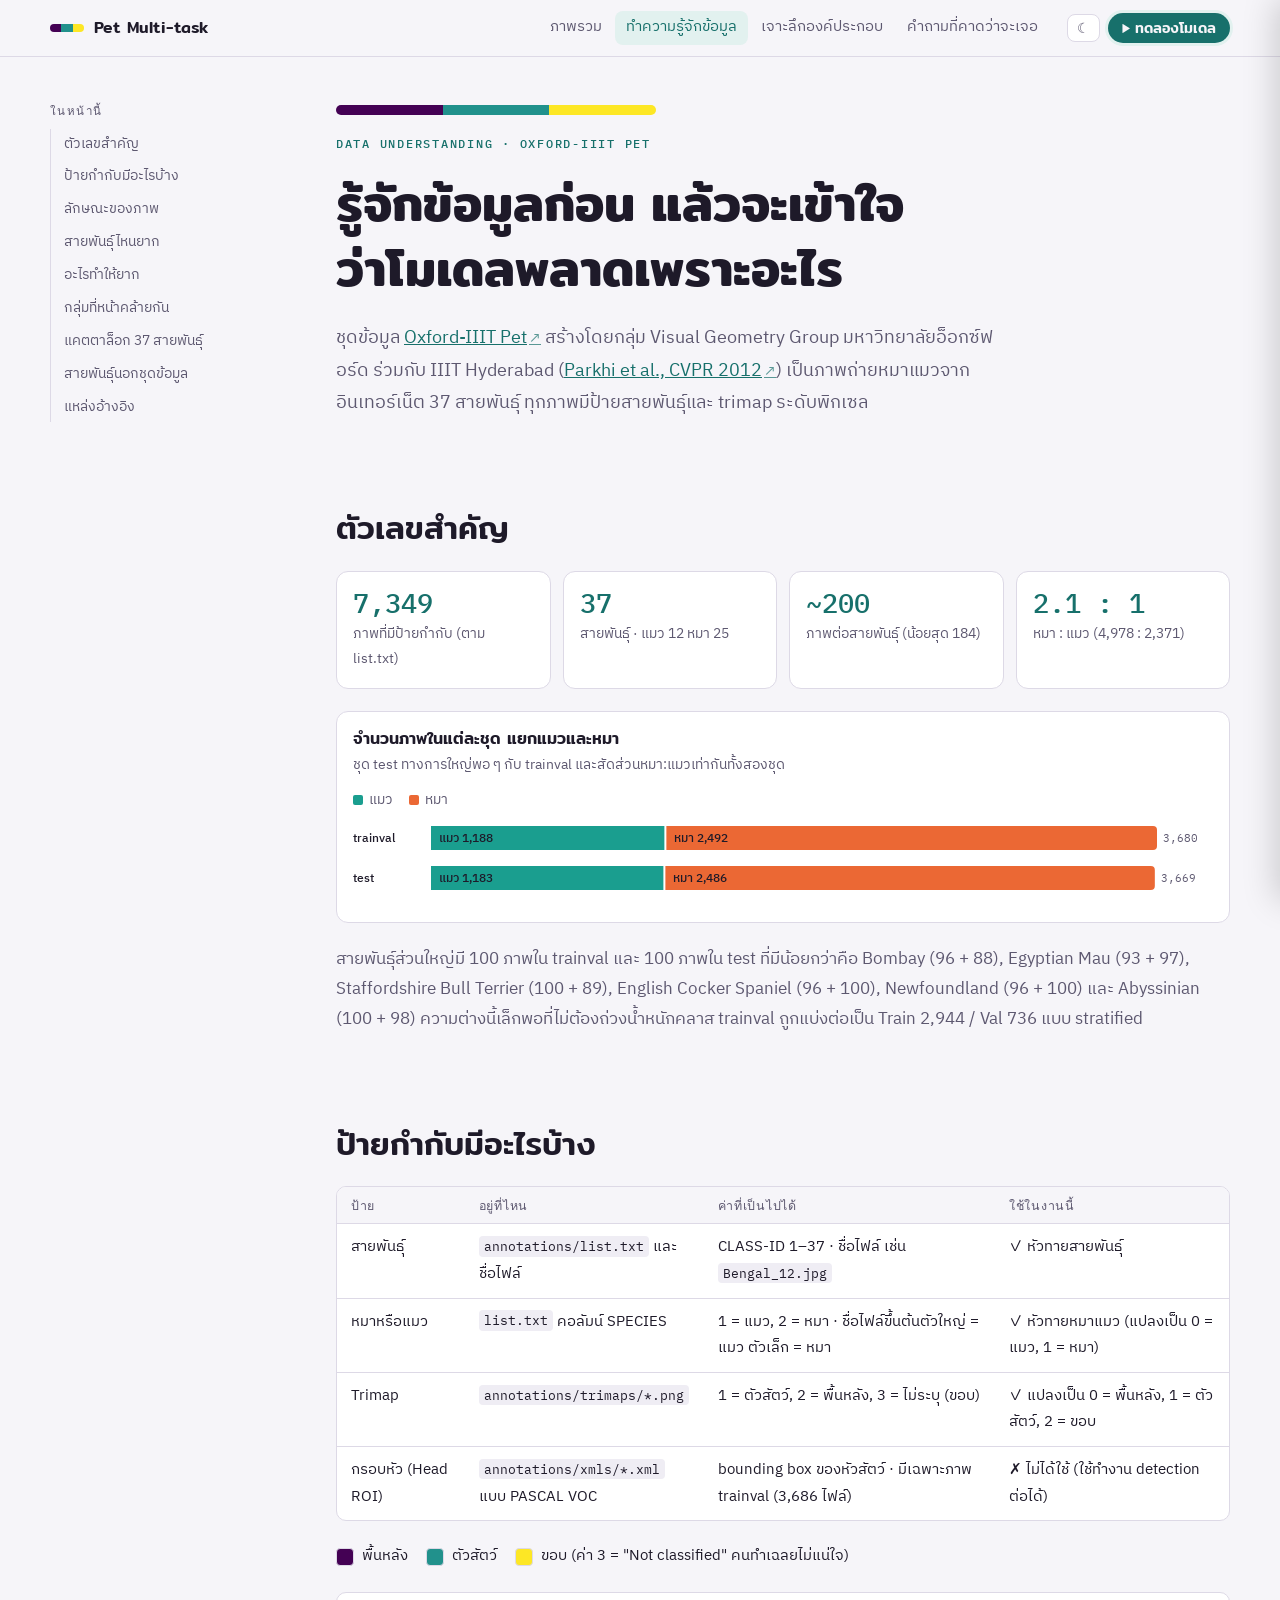
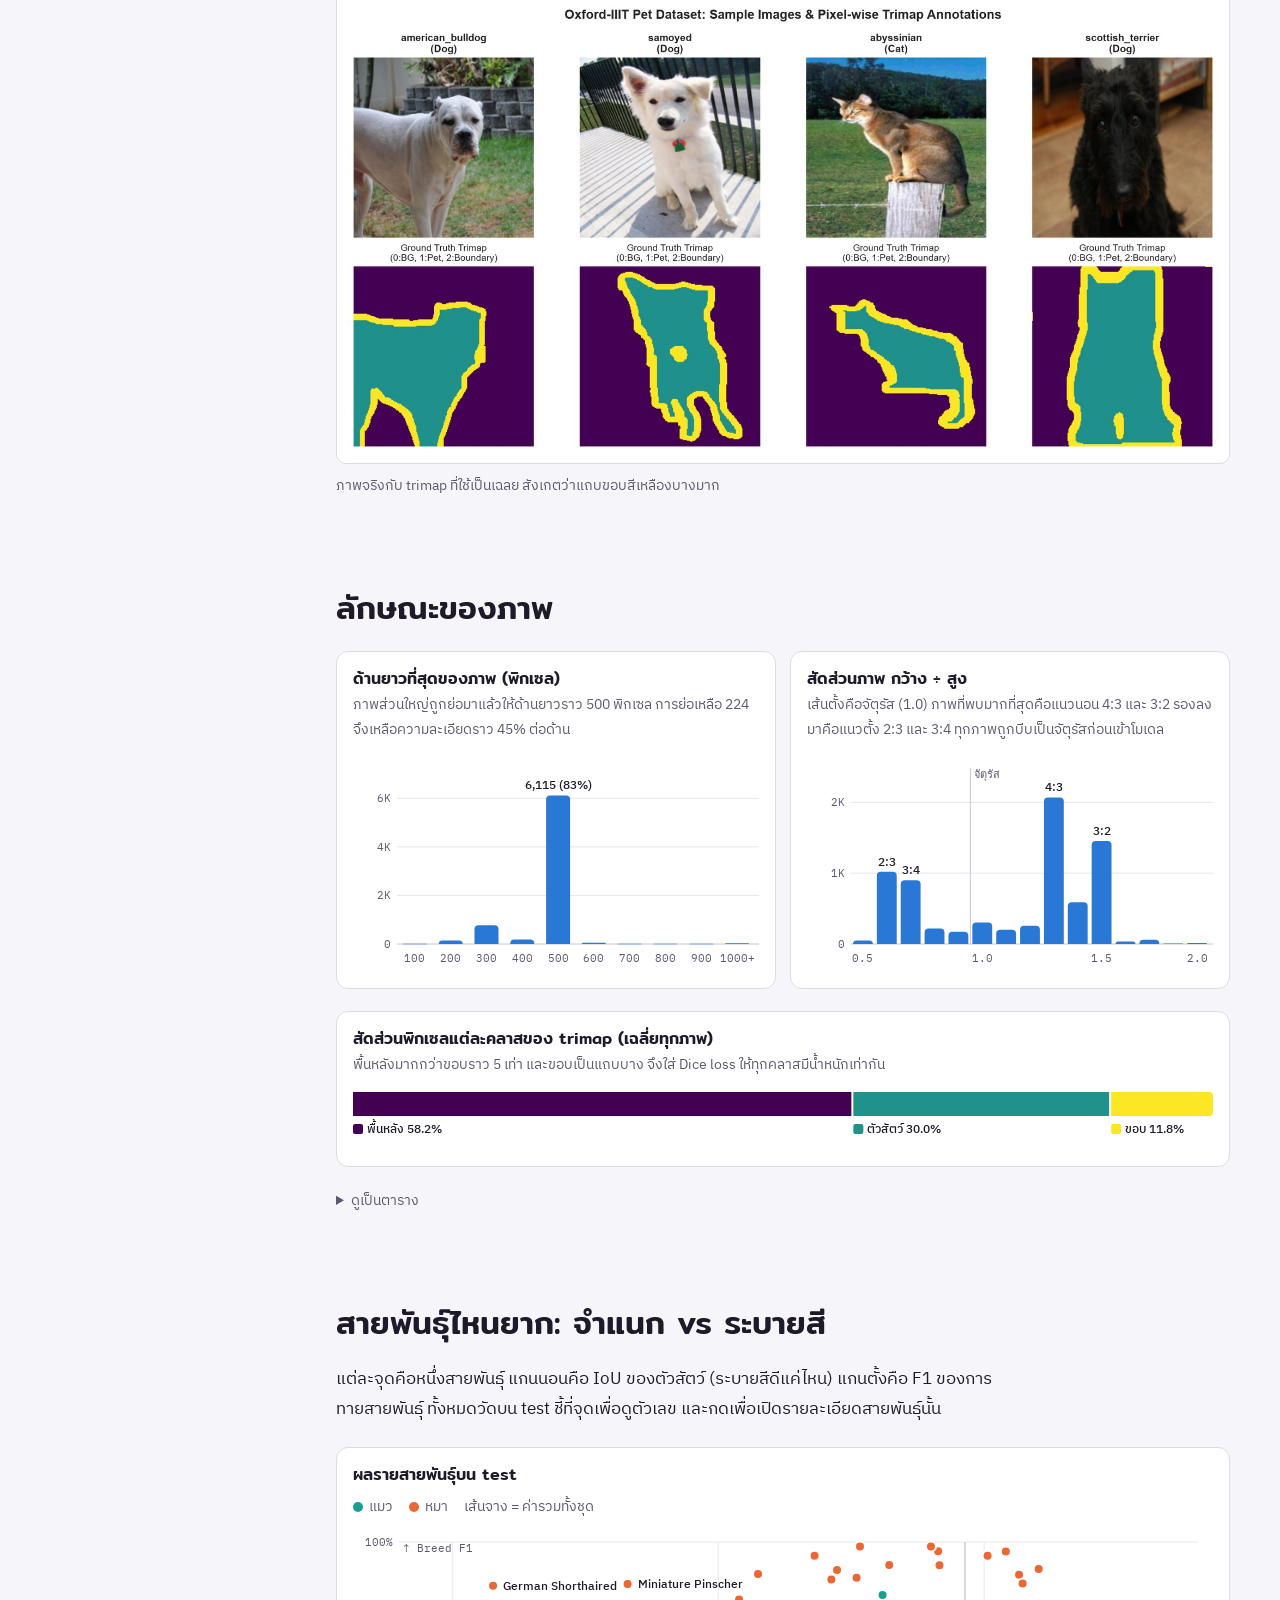
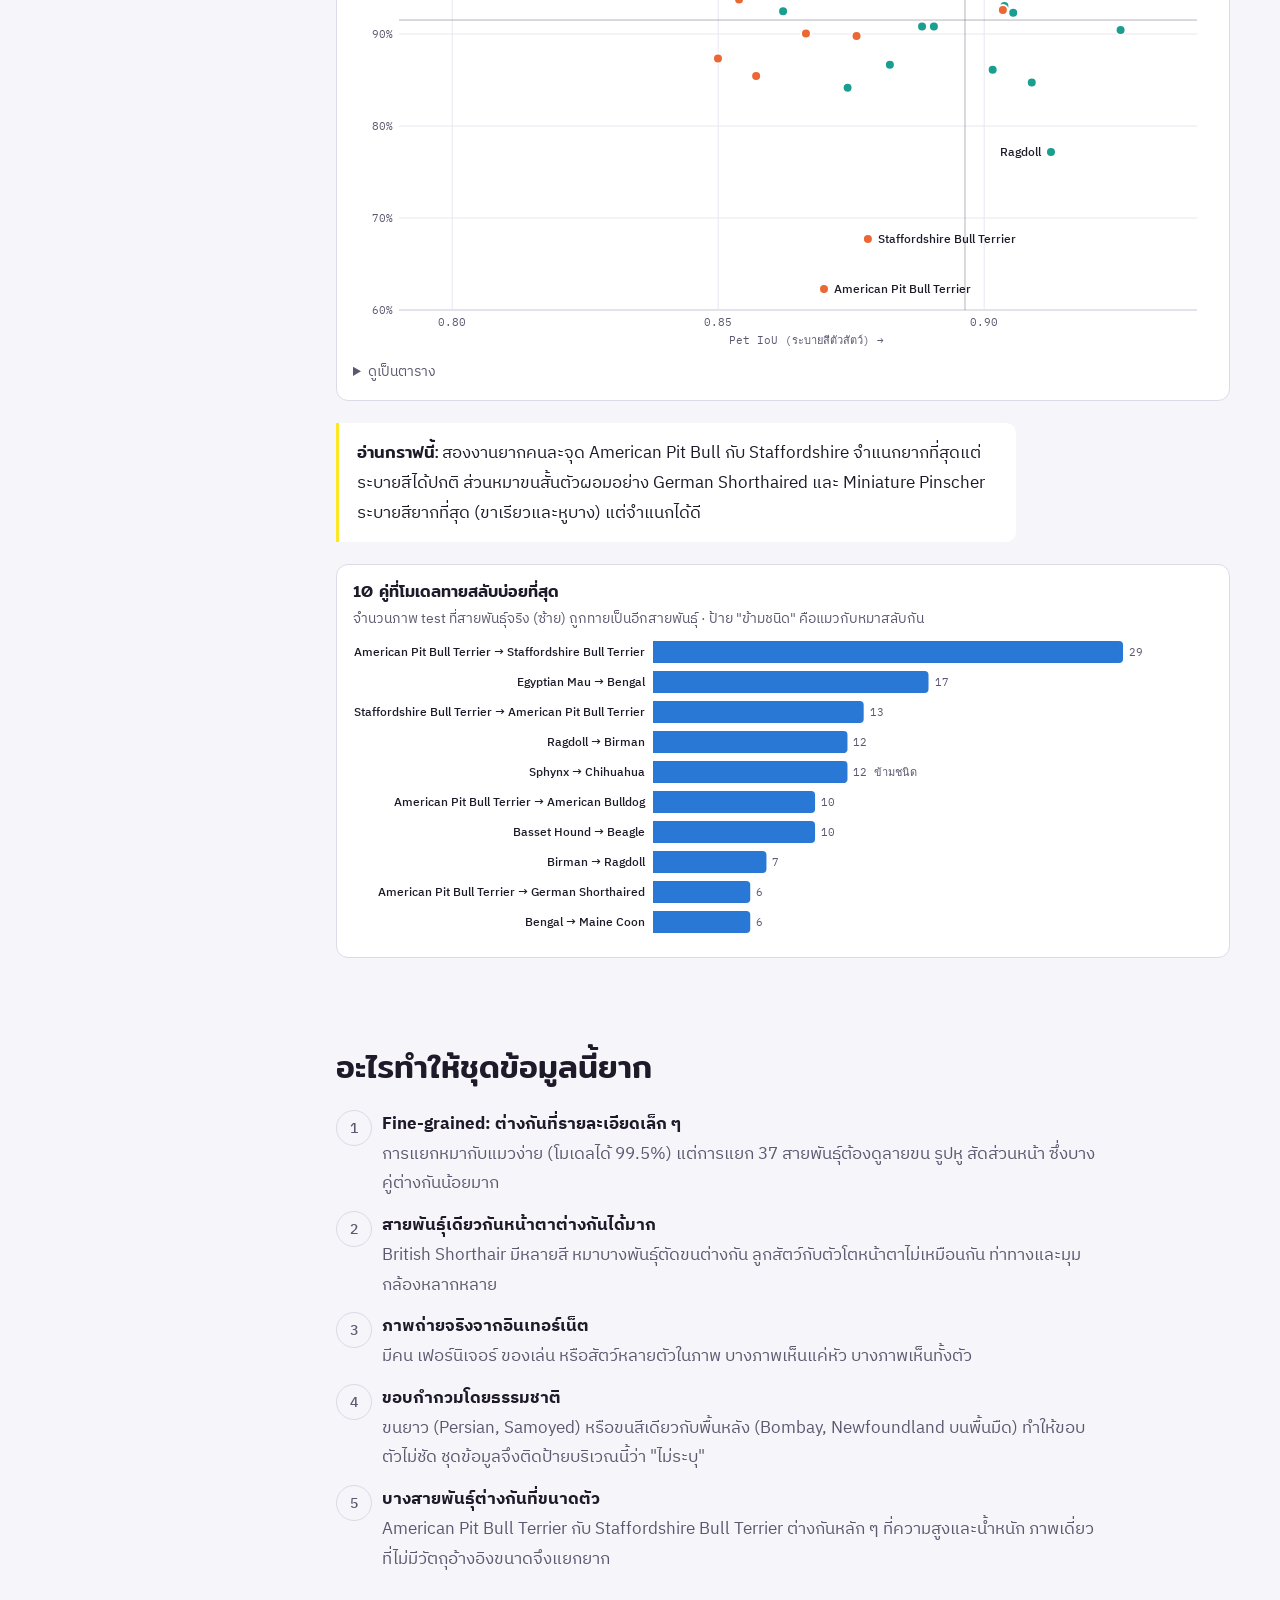
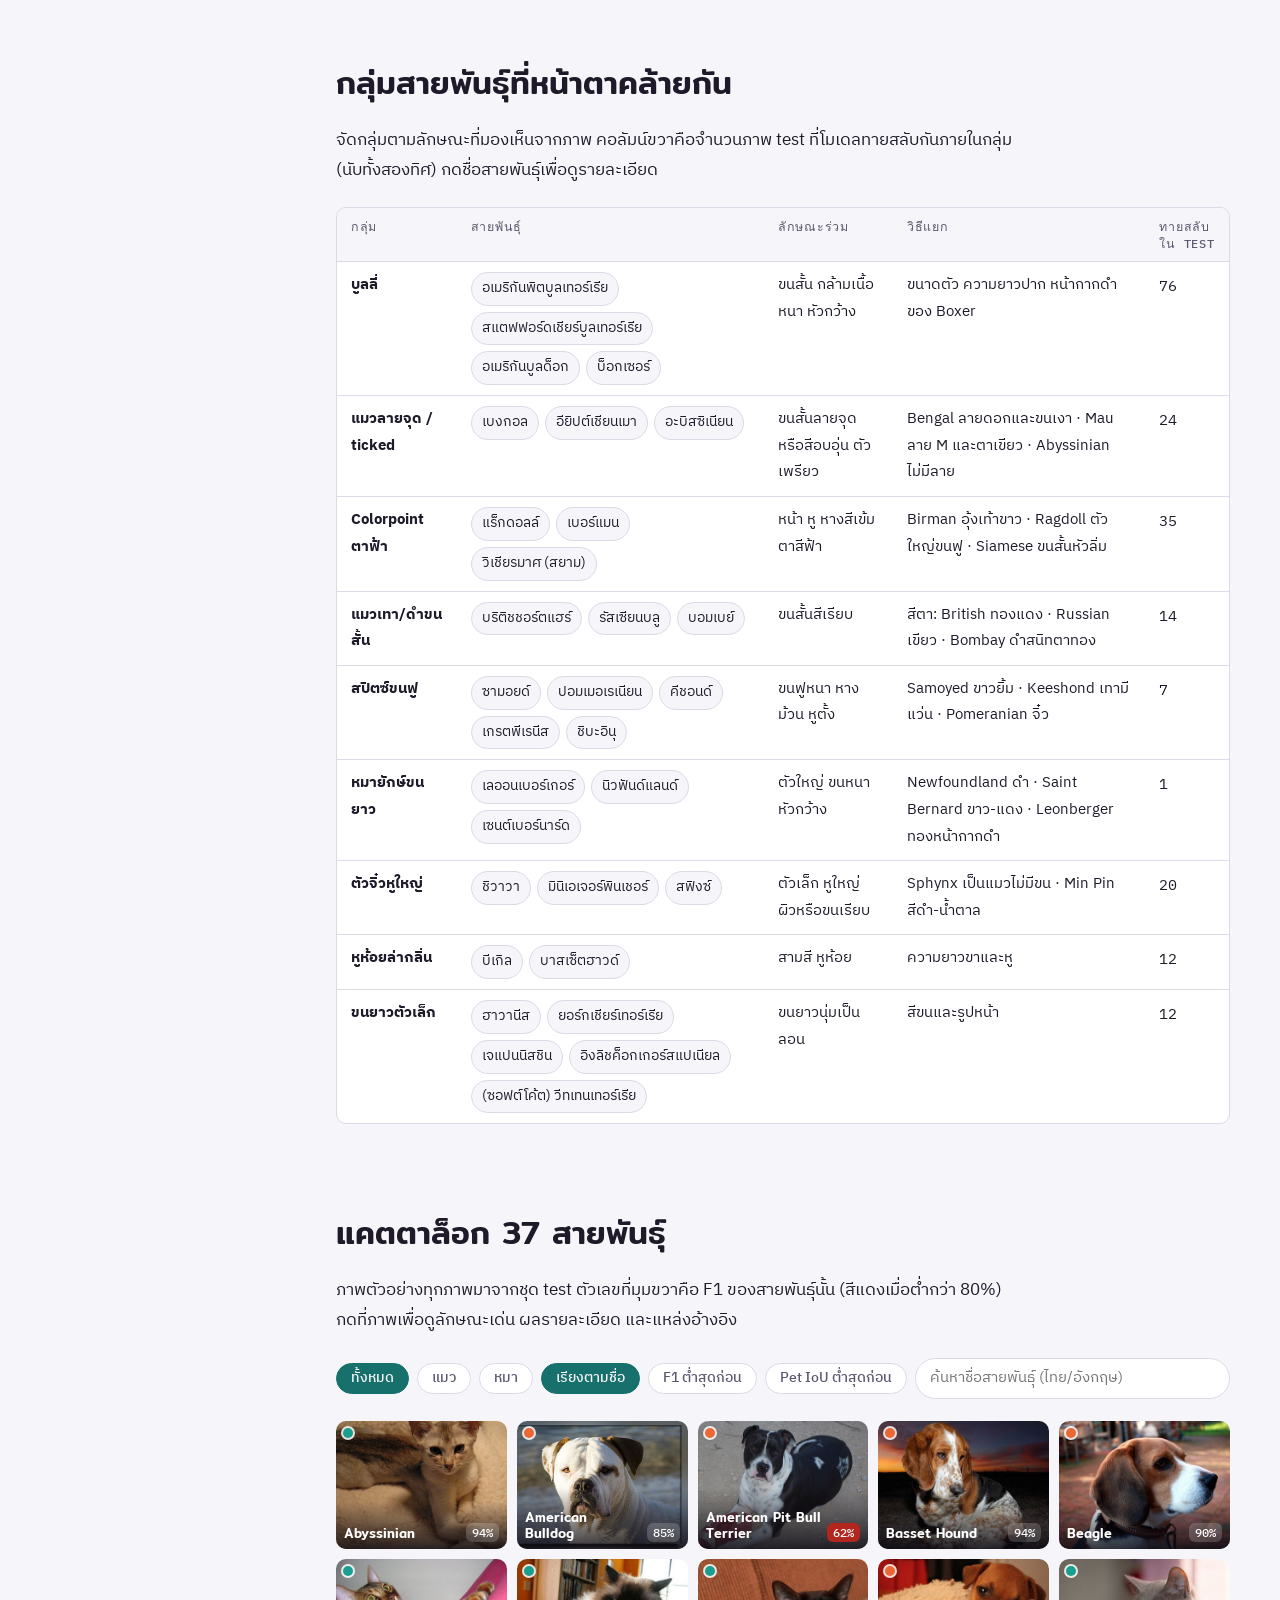
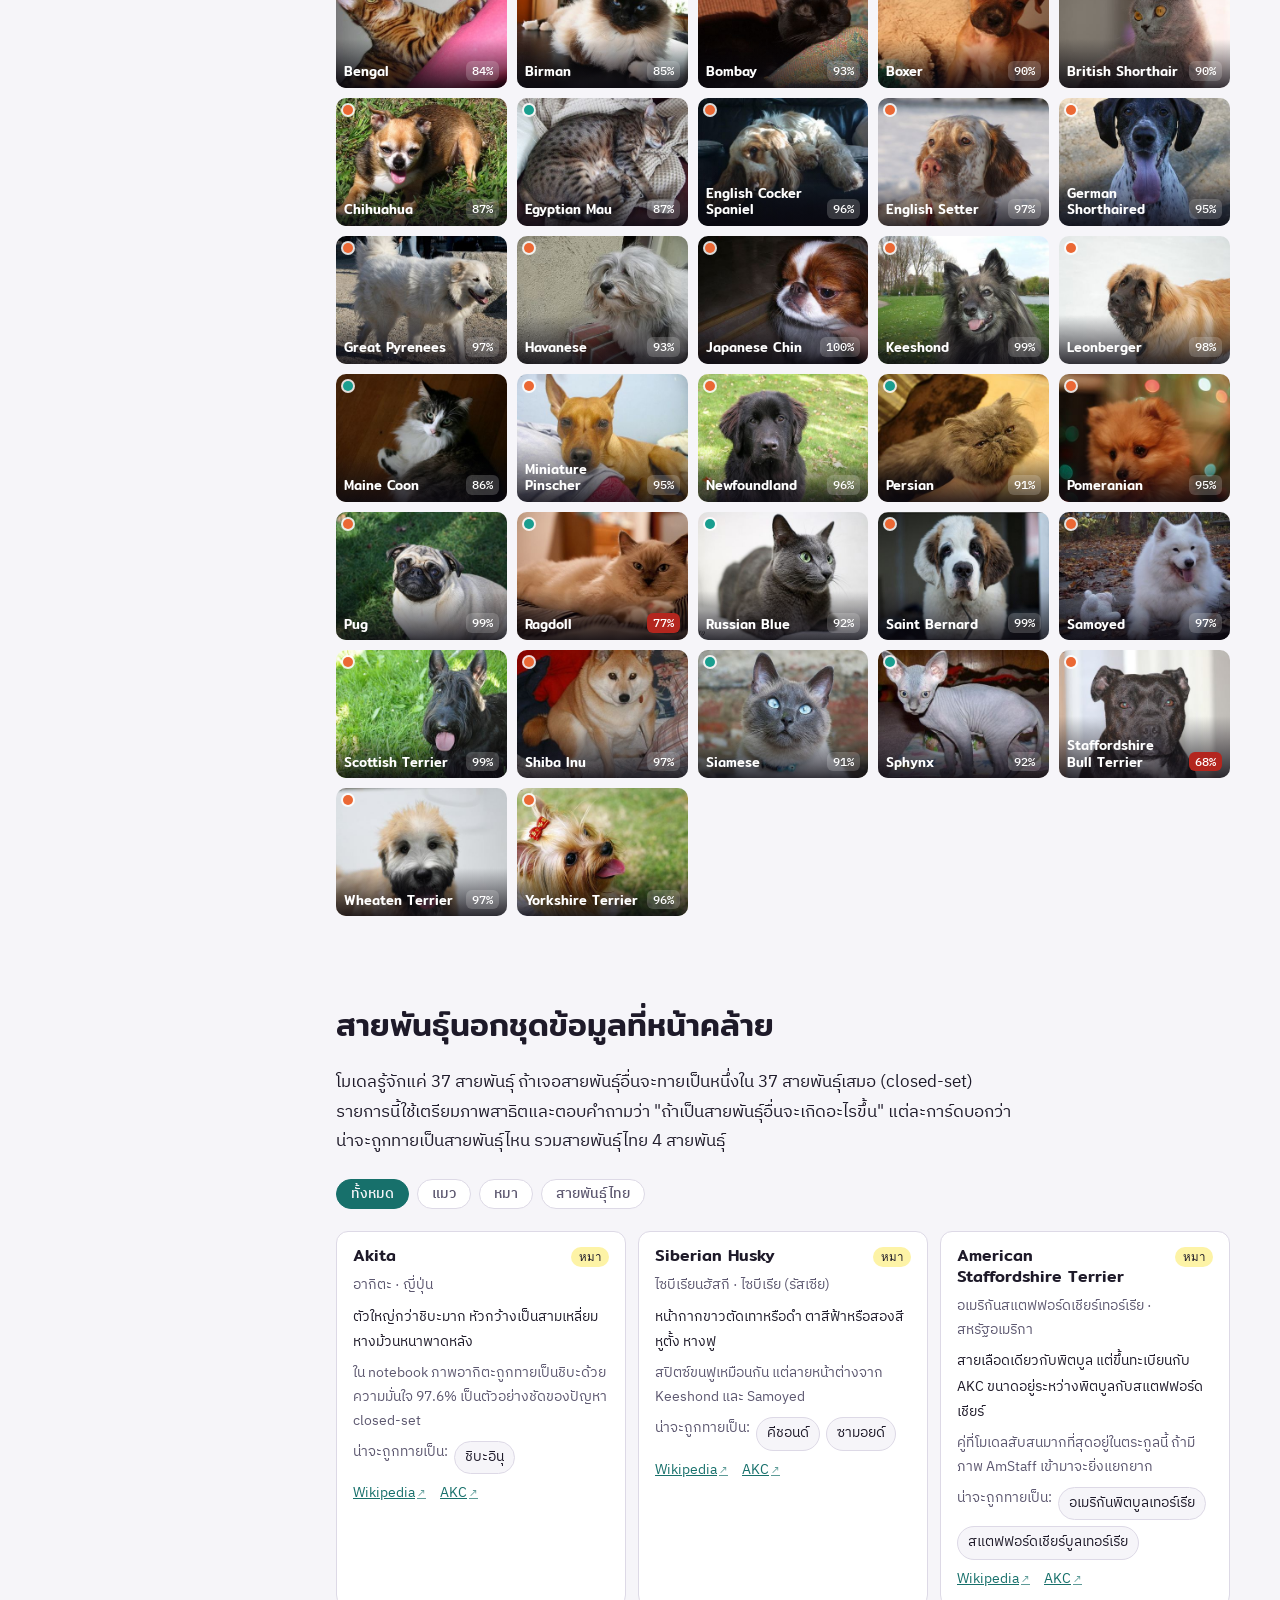
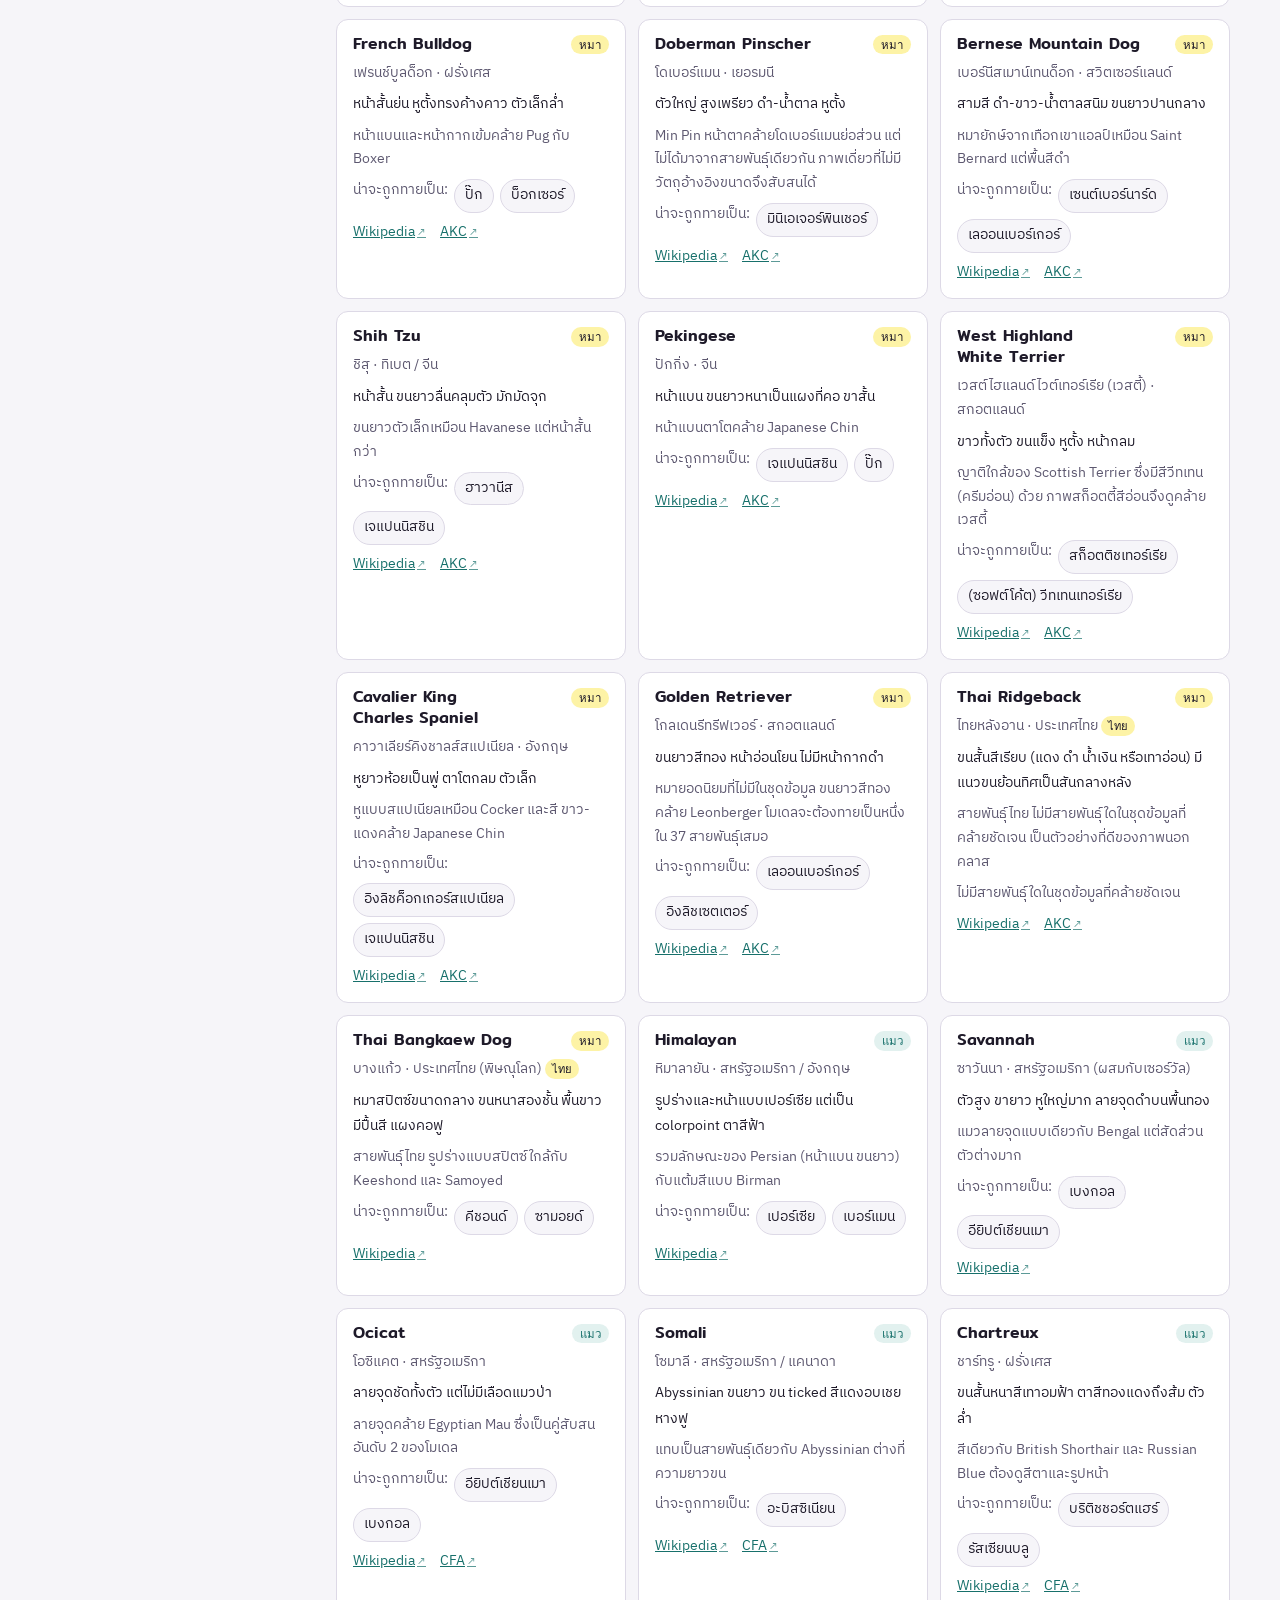
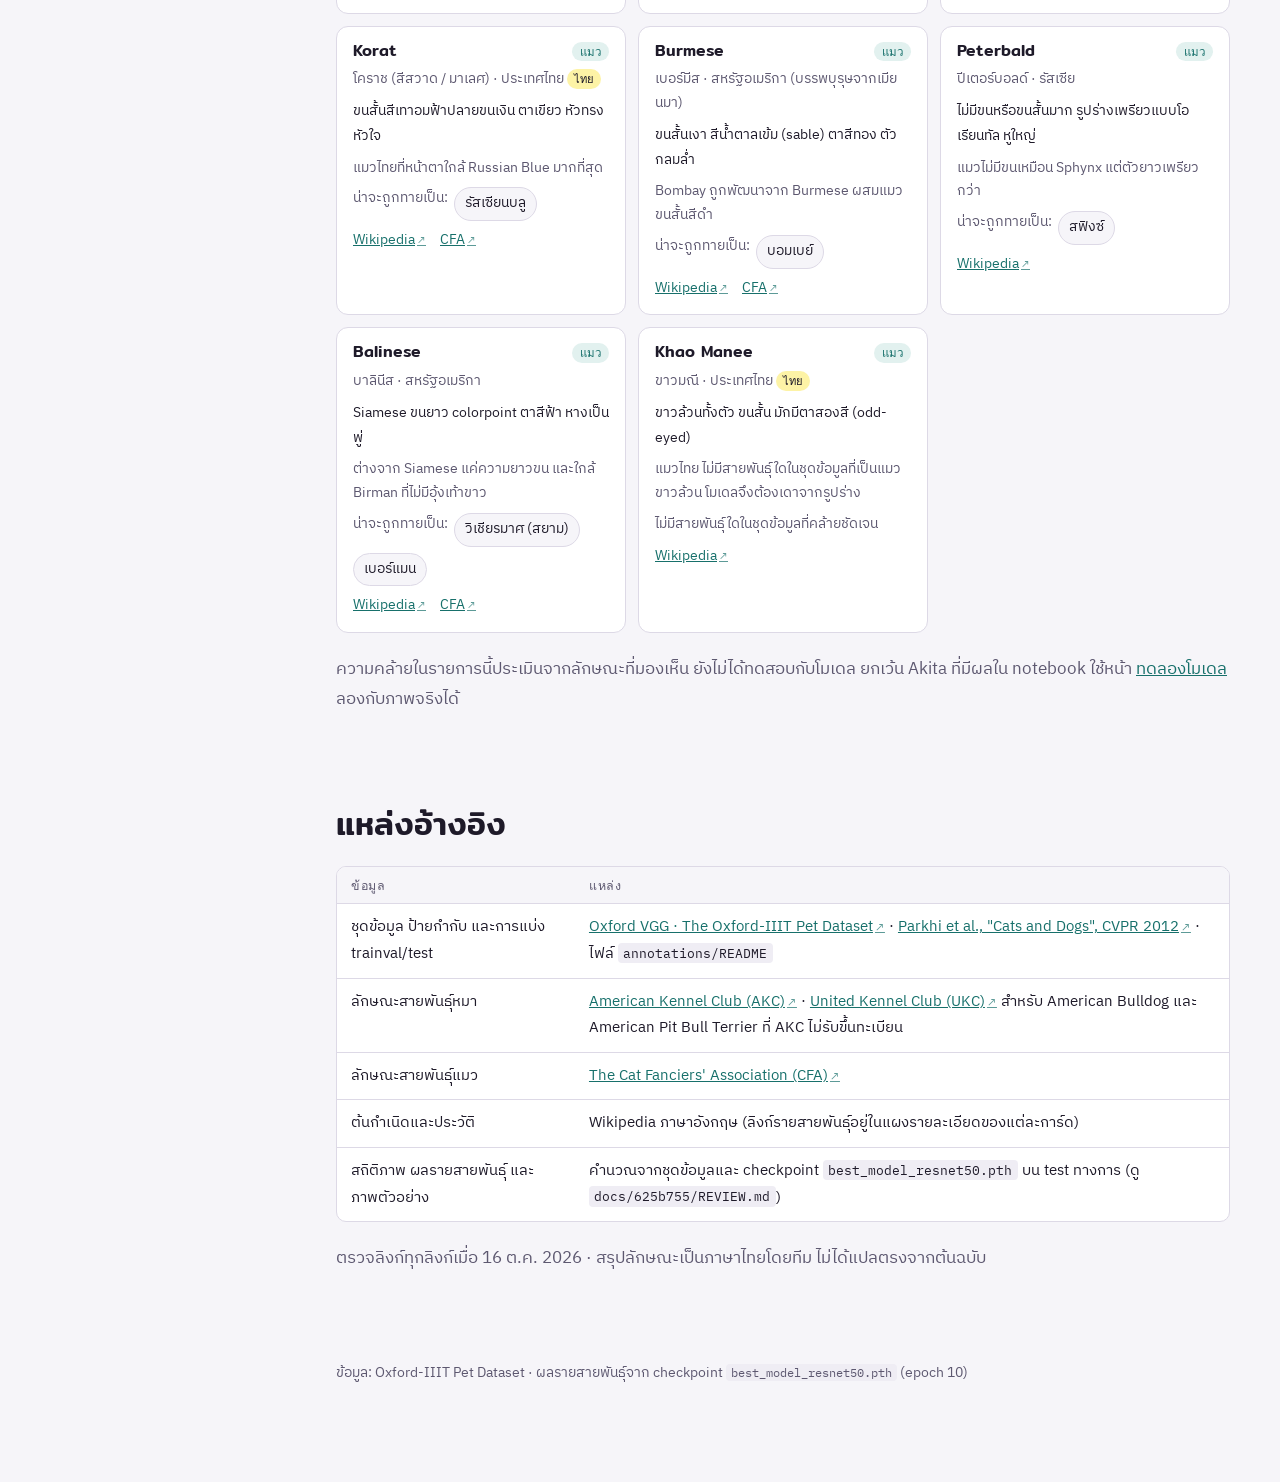
==== commit 8ce4b2d0: "Archive review under docs/625b755 and add Q&A transcript - Move docs/REVIEW.md to docs/625b755/REVIE" ====
--- a/web/data.html
+++ b/web/data.html
@@ -206,7 +206,7 @@
       <tr><td>ลักษณะสายพันธุ์หมา</td><td><a class="ext" href="https://www.akc.org/dog-breeds/" target="_blank" rel="noopener">American Kennel Club (AKC)</a> · <a class="ext" href="https://www.ukcdogs.com/" target="_blank" rel="noopener">United Kennel Club (UKC)</a> สำหรับ American Bulldog และ American Pit Bull Terrier ที่ AKC ไม่รับขึ้นทะเบียน</td></tr>
       <tr><td>ลักษณะสายพันธุ์แมว</td><td><a class="ext" href="https://cfa.org/" target="_blank" rel="noopener">The Cat Fanciers' Association (CFA)</a></td></tr>
       <tr><td>ต้นกำเนิดและประวัติ</td><td>Wikipedia ภาษาอังกฤษ (ลิงก์รายสายพันธุ์อยู่ในแผงรายละเอียดของแต่ละการ์ด)</td></tr>
-      <tr><td>สถิติภาพ ผลรายสายพันธุ์ และภาพตัวอย่าง</td><td>คำนวณจากชุดข้อมูลและ checkpoint <code>best_model_resnet50.pth</code> บน test ทางการ (ดู <code>docs/REVIEW.md</code>)</td></tr>
+      <tr><td>สถิติภาพ ผลรายสายพันธุ์ และภาพตัวอย่าง</td><td>คำนวณจากชุดข้อมูลและ checkpoint <code>best_model_resnet50.pth</code> บน test ทางการ (ดู <code>docs/625b755/REVIEW.md</code>)</td></tr>
     </tbody>
   </table></div>
   <p class="muted">ตรวจลิงก์ทุกลิงก์เมื่อ 16 ต.ค. 2026 · สรุปลักษณะเป็นภาษาไทยโดยทีม ไม่ได้แปลตรงจากต้นฉบับ</p>
